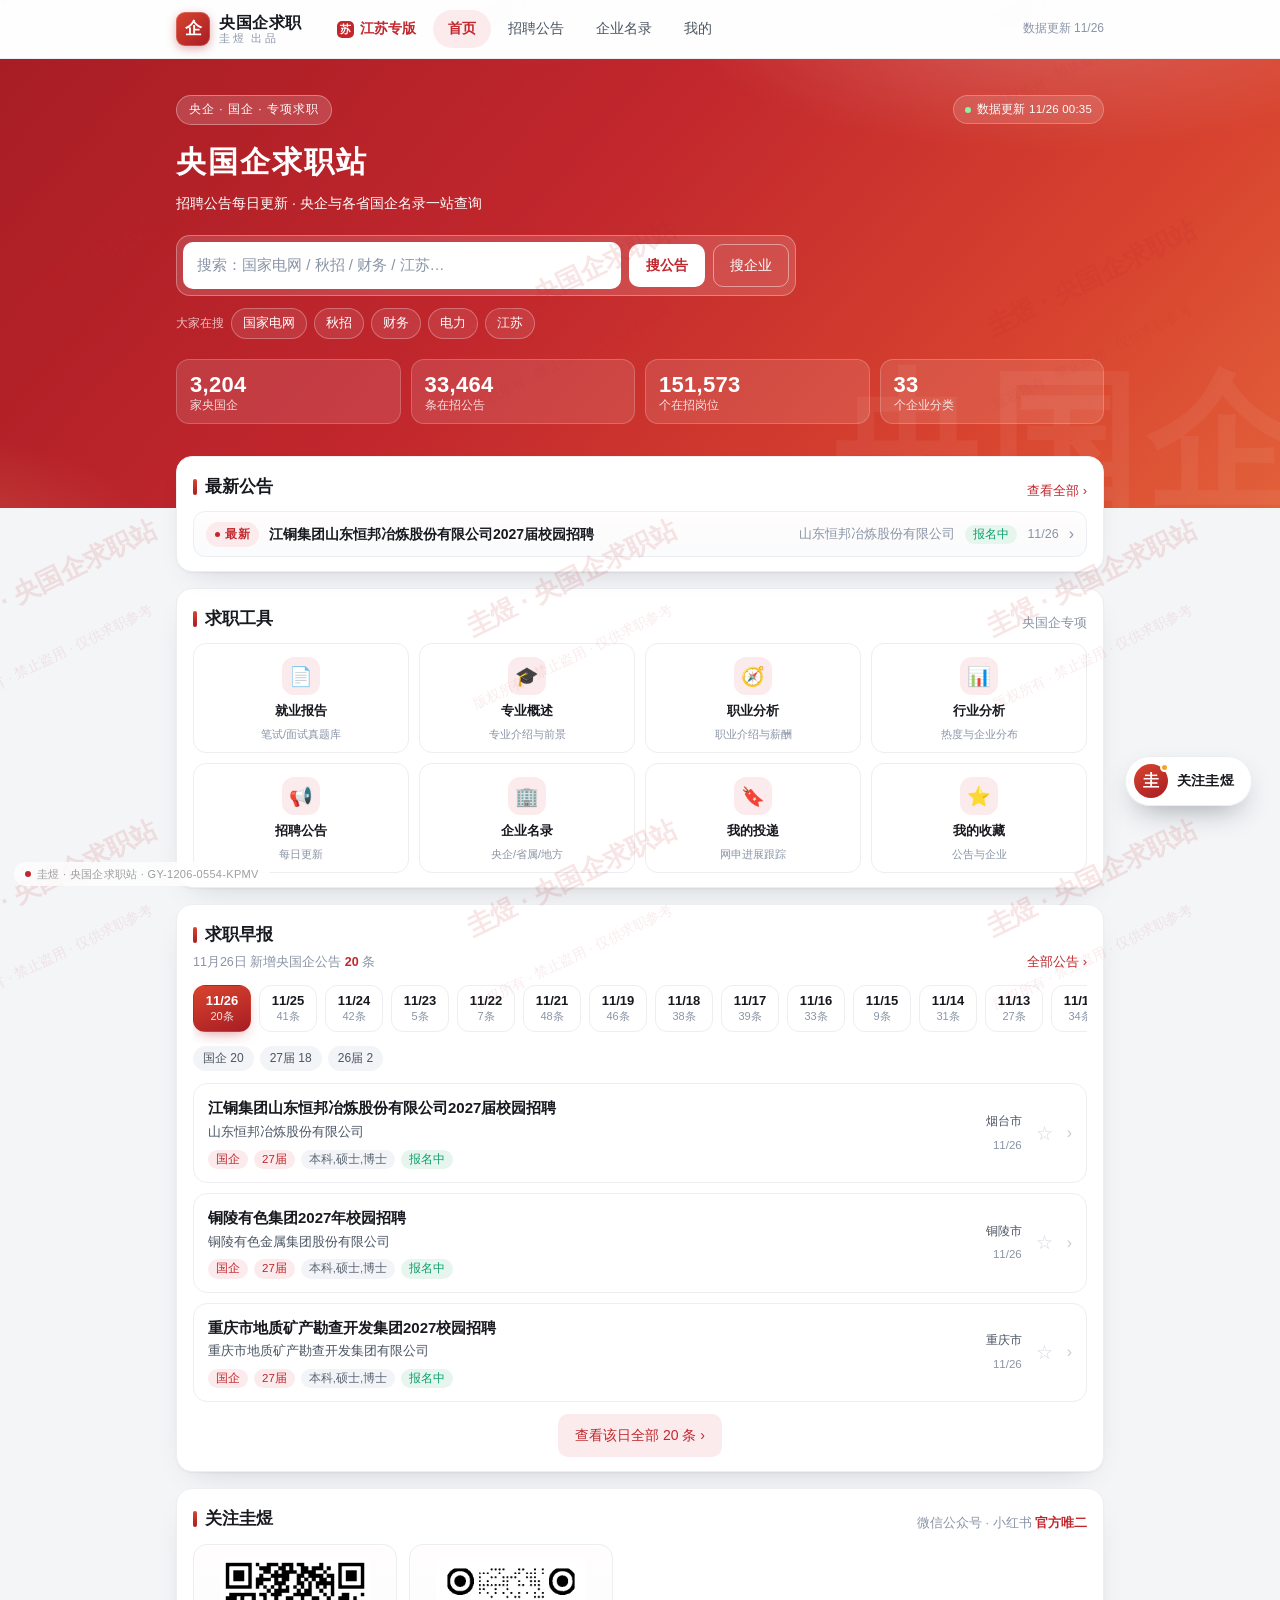
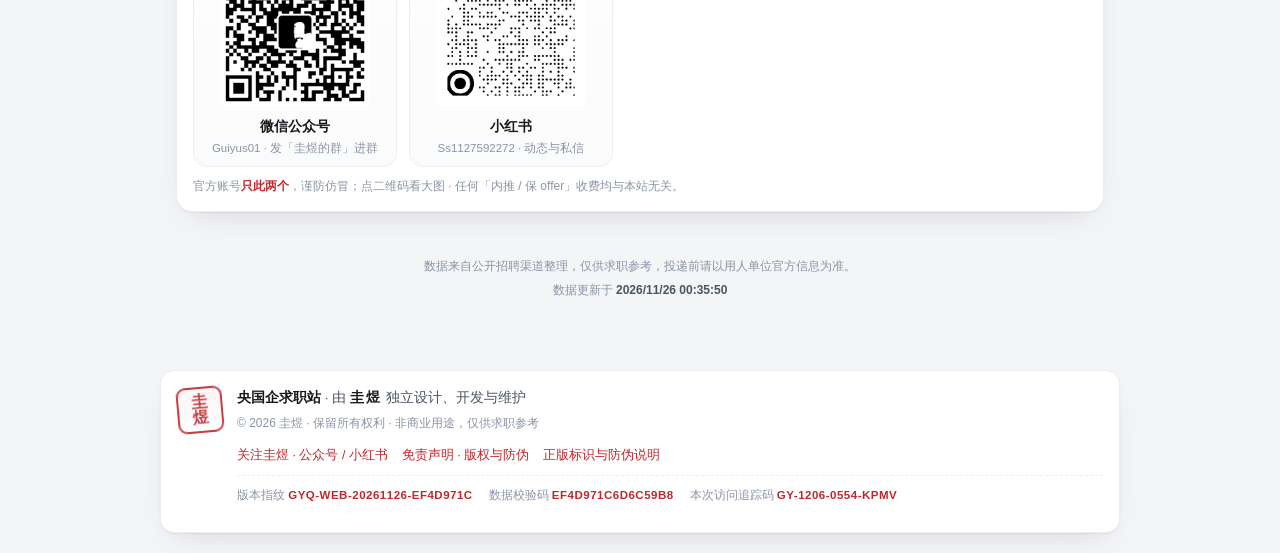
==== index.html @ 40eb5ccf "更新站点数据 2026/11/26 08:35:55" ====
<!doctype html>
<html lang="zh-CN">
<head>
<meta charset="utf-8" />
<meta name="viewport" content="width=device-width, initial-scale=1, viewport-fit=cover" />
<title>央国企求职站（圭煜）· 央企/国企招聘公告与企业名录</title>
<meta name="description" content="央国企专项求职平台：央企、省属国企、市属国企招聘公告每日更新，央企与各省国企名录一站查询。" />
<meta name="author" content="圭煜" />
<meta name="copyright" content="© 2026 圭煜 · 保留所有权利 · 未经授权禁止转载 / 售卖 / 商用" />
<link rel="icon" href="data:image/svg+xml,%3Csvg xmlns='http://www.w3.org/2000/svg' viewBox='0 0 64 64'%3E%3Crect width='64' height='64' rx='14' fill='%23C1272D'/%3E%3Ctext x='32' y='43' font-size='32' text-anchor='middle' fill='white' font-family='sans-serif'%3E央%3C/text%3E%3C/svg%3E" />
<link rel="stylesheet" href="./style.css?v=20261126-0835" />
</head>
<body>
<div class="loadbar" id="loadbar" aria-hidden="true"><i></i></div>

<header class="topbar">
  <div class="topbar-inner">
    <a class="brand" href="#/home">
      <span class="brand-logo">企</span>
      <span class="brand-text"><b>央国企求职</b><small>圭煜 出品</small></span>
    </a>
    <nav class="topnav">
      <a class="nav-js" href="https://sgshome1.github.io/jiangsu-soe/" target="_blank" rel="noopener" title="江苏专版：江苏十三市央国企名录"><i>苏</i>江苏专版</a>
      <a href="#/home" data-nav="home">首页</a>
      <a href="#/notices" data-nav="notices">招聘公告</a>
      <a href="#/companies" data-nav="companies">企业名录</a>
      <a href="#/mine" data-nav="mine">我的</a>
    </nav>
    <div class="topbar-meta" id="topbarMeta"></div>
  </div>
</header>

<main id="view" class="view"></main>

<footer class="sitefoot">
  <div class="sf-inner">
    <div class="sf-seal" aria-hidden="true"><span>圭</span><span>煜</span></div>
    <div class="sf-main">
      <div class="sf-line"><b>央国企求职站</b> · 由 <b class="sf-author">圭煜</b> 独立设计、开发与维护</div>
      <div class="sf-sub">© <span id="sfYear">2026</span> 圭煜 · 保留所有权利 · 非商业用途，仅供求职参考</div>
      <div class="sf-links">
        <a href="#/follow">关注圭煜 · 公众号 / 小红书</a>
        <a href="#/legal">免责声明 · 版权与防伪</a>
        <a href="#/legal?sec=mark">正版标识与防伪说明</a>
      </div>
      <div class="sf-fpbox">
        <span>版本指纹 <b id="sfFp">—</b></span>
        <span>数据校验码 <b id="sfDh">—</b></span>
        <span>本次访问追踪码 <b id="sfTr">—</b></span>
      </div>
      <div class="sf-stats">
        <span id="busuanzi_container_site_pv" style="display:none">本站访问 <b id="busuanzi_value_site_pv"></b> 次</span>
        <span id="busuanzi_container_site_uv" style="display:none">访客 <b id="busuanzi_value_site_uv"></b> 人</span>
      </div>
    </div>
  </div>
</footer>

<div class="trace" id="trace" aria-hidden="true">圭煜 · 央国企求职站</div>

<nav class="tabbar">
  <a href="#/home" data-nav="home">
    <svg viewBox="0 0 24 24" fill="none" stroke="currentColor" stroke-width="1.8" stroke-linecap="round" stroke-linejoin="round"><path d="M3 10.8 12 3.4l9 7.4"/><path d="M5.6 9.6V20a1 1 0 0 0 1 1h10.8a1 1 0 0 0 1-1V9.6"/><path d="M9.8 21v-6h4.4v6"/></svg>
    <span>首页</span>
  </a>
  <a href="#/notices" data-nav="notices">
    <svg viewBox="0 0 24 24" fill="none" stroke="currentColor" stroke-width="1.8" stroke-linecap="round" stroke-linejoin="round"><rect x="4.5" y="3" width="15" height="18" rx="2.5"/><path d="M8.5 8h7M8.5 12h7M8.5 16h4.5"/></svg>
    <span>招聘公告</span>
  </a>
  <a href="#/companies" data-nav="companies">
    <svg viewBox="0 0 24 24" fill="none" stroke="currentColor" stroke-width="1.8" stroke-linecap="round" stroke-linejoin="round"><path d="M4 21V6.5L10.5 3v18"/><path d="M10.5 21H20V9.5h-9.5"/><path d="M6.8 9.5h1.2M6.8 13h1.2M6.8 16.5h1.2M13.8 13h1.4M13.8 16.5h1.4"/><path d="M2.5 21h19"/></svg>
    <span>企业名录</span>
  </a>
  <a href="#/mine" data-nav="mine">
    <svg viewBox="0 0 24 24" fill="none" stroke="currentColor" stroke-width="1.8" stroke-linecap="round" stroke-linejoin="round"><circle cx="12" cy="8.2" r="3.7"/><path d="M4.5 20.5c1.3-3.8 4.2-5.7 7.5-5.7s6.2 1.9 7.5 5.7"/></svg>
    <span>我的</span>
  </a>
  <a class="nav-js" href="https://sgshome1.github.io/jiangsu-soe/" target="_blank" rel="noopener" title="江苏专版：江苏十三市央国企名录">
    <svg viewBox="0 0 24 24" fill="none" stroke="currentColor" stroke-width="1.8" stroke-linecap="round" stroke-linejoin="round"><path d="M9.5 4.2 4.5 6v13.8l5-1.8 5 1.8 5-1.8V4.2l-5 1.8-5-1.8z"/><path d="M9.5 4.2v13.8M14.5 6v13.8"/></svg>
    <span>江苏专版</span>
  </a>
</nav>

<button class="totop" id="toTop" aria-label="回到顶部" title="回到顶部">↑</button>
<button class="follow-fab" data-act="openFollow" aria-label="关注圭煜" title="关注圭煜">
  <span class="ff-seal">圭<i></i></span>
  <span class="ff-txt">关注圭煜</span>
</button>

<div id="overlay" class="overlay" hidden><div class="sheet" id="sheet"></div></div>
<div id="toast" class="toast"></div>

<script src="./static-api.js?v=20261126-0835"></script>
<script src="./app.js?v=20261126-0835"></script>
<script>
/* 访问统计（不蒜子）：只在正式域名加载；本地预览 / 离线副本不统计 */
(function(){ if(/\.github\.io$/i.test(location.hostname)){ var s=document.createElement("script"); s.src="https://busuanzi.ibruce.info/busuanzi/2.3/busuanzi.pure.mini.js"; s.async=true; document.body.appendChild(s); } })();
</script>
</body>
</html>
---- style.css ----
/* 央国企求职站 · 样式 */
:root{
  --red:#C1272D; --red-d:#A31F24; --red-l:#FCEBEC; --red-l2:#F7D8DA;
  --gold:#B7791F; --gold-bg:#FDF3E2; --gold-line:#F3E2C2;
  --ink:#17191F; --ink-2:#4B5563; --ink-3:#8A94A6;
  --bg:#F4F5F7; --card:#FFFFFF; --line:#ECEEF2;
  --ok:#0E9F6E; --ok-bg:#E6F6EF; --warn:#D97706; --warn-bg:#FDF0DF; --gray-bg:#F2F4F7;
  --shadow:0 1px 2px rgba(16,24,40,.05), 0 12px 32px -18px rgba(16,24,40,.22);
  --r:16px;
  --font:-apple-system,BlinkMacSystemFont,"Segoe UI","PingFang SC","Hiragino Sans GB","Microsoft YaHei","Noto Sans CJK SC",sans-serif;
}
*{box-sizing:border-box}
html{scroll-behavior:smooth}
body{margin:0;font:15px/1.65 var(--font);color:var(--ink);background:var(--bg);-webkit-font-smoothing:antialiased}
/* 全站平铺水印：名字打头、极淡底纹并缓慢漂移（截图/转发后仍可识别来源，也更难被抹掉） */
body::before{content:"";position:fixed;inset:-16%;z-index:5;pointer-events:none;background-image:url("data:image/svg+xml,%3Csvg%20xmlns%3D'http%3A%2F%2Fwww.w3.org%2F2000%2Fsvg'%20width%3D'520'%20height%3D'300'%3E%3Cg%20font-family%3D'sans-serif'%20text-anchor%3D'middle'%3E%3Ctext%20x%3D'260'%20y%3D'130'%20font-size%3D'26'%20font-weight%3D'700'%20fill%3D'%23C1272D'%20fill-opacity%3D'0.15'%20transform%3D'rotate(-26%20260%20130)'%3E%E5%9C%AD%E7%85%9C%20%C2%B7%20%E5%A4%AE%E5%9B%BD%E4%BC%81%E6%B1%82%E8%81%8C%E7%AB%99%3C%2Ftext%3E%3Ctext%20x%3D'260'%20y%3D'205'%20font-size%3D'14'%20fill%3D'%23C1272D'%20fill-opacity%3D'0.11'%20transform%3D'rotate(-26%20260%20205)'%3E%E7%89%88%E6%9D%83%E6%89%80%E6%9C%89%20%C2%B7%20%E7%A6%81%E6%AD%A2%E7%9B%97%E7%94%A8%20%C2%B7%20%E4%BB%85%E4%BE%9B%E6%B1%82%E8%81%8C%E5%8F%82%E8%80%83%3C%2Ftext%3E%3C%2Fg%3E%3C%2Fsvg%3E");background-repeat:repeat;opacity:.8;will-change:transform;animation:wmDrift 96s linear infinite}
@keyframes wmDrift{from{transform:translate3d(0,0,0)}to{transform:translate3d(520px,300px,0)}}
@media(max-width:759px){body::before{opacity:.6;animation-duration:150s}}}

body.locked{overflow:hidden}
a{color:inherit;text-decoration:none}
button{font:inherit;color:inherit;background:none;border:0;padding:0;cursor:pointer}
input{font:inherit}
h1,h2,h3,p{margin:0}
.wrap{max-width:960px;margin:0 auto;padding:0 16px;width:100%}
.view{min-height:60vh}
.red{color:var(--red)}
.muted{color:var(--ink-3)}
@media(max-width:759px){ body{padding-bottom:72px} }

/* ---------- 顶栏 ---------- */
.topbar{position:sticky;top:0;z-index:60;background:rgba(255,255,255,.88);backdrop-filter:blur(14px);-webkit-backdrop-filter:blur(14px);border-bottom:1px solid var(--line)}
.topbar-inner{max-width:960px;margin:0 auto;padding:0 16px;height:58px;display:flex;align-items:center;gap:14px}
.brand{display:flex;align-items:center;gap:9px;flex:0 0 auto}
.brand-logo{width:34px;height:34px;border-radius:9px;background:linear-gradient(135deg,#D8442F,#A81D24);color:#fff;display:grid;place-items:center;font-weight:700;font-size:17px;box-shadow:0 3px 10px rgba(176,31,36,.35), inset 0 0 0 1px rgba(255,255,255,.2)}
.brand-text{display:flex;flex-direction:column;line-height:1.15}
.brand-text b{font-size:16px;letter-spacing:.5px}
.brand-text small{font-size:10.5px;color:var(--ink-3);letter-spacing:2.5px}
.topnav{display:none}
.topnav a{padding:7px 15px;border-radius:999px;font-size:14px;color:var(--ink-2);transition:.15s}
.topnav a:hover{color:var(--ink)}
.topnav a.on{background:var(--red-l);color:var(--red);font-weight:600}
.topnav a.nav-js{display:inline-flex;align-items:center;gap:6px;color:var(--red);font-weight:600}
.topnav a.nav-js:hover{color:var(--red);background:var(--red-l)}
.topnav a.nav-js i{font-style:normal;display:inline-flex;align-items:center;justify-content:center;width:17px;height:17px;border-radius:5px;background:var(--red);color:#fff;font-size:10.5px;font-weight:600;line-height:1;flex:none}
.topbar-meta{margin-left:auto;font-size:12px;color:var(--ink-3);display:none}
@media(min-width:760px){ .topnav{display:flex;gap:2px;margin-left:6px} }
@media(min-width:980px){ .topbar-meta{display:block} }

/* ---------- 底部标签栏（手机） ---------- */
.tabbar{position:fixed;left:0;right:0;bottom:0;z-index:70;display:flex;background:rgba(255,255,255,.95);backdrop-filter:blur(14px);-webkit-backdrop-filter:blur(14px);border-top:1px solid var(--line);padding:5px 8px calc(5px + env(safe-area-inset-bottom));transition:transform .25s ease}
.tabbar a{flex:1;display:flex;flex-direction:column;align-items:center;gap:1px;color:var(--ink-3);font-size:11px;padding:4px 0;border-radius:12px}
.tabbar a svg{width:22px;height:22px}
.tabbar a.on{color:var(--red)}
@media(min-width:760px){ .tabbar{display:none} }

/* ---------- 按钮/通用 ---------- */
.btn{display:inline-flex;align-items:center;justify-content:center;gap:6px;border-radius:10px;padding:9px 16px;font-size:14px;font-weight:500;border:1px solid transparent;transition:.15s;white-space:nowrap}
.btn.primary{background:var(--red);color:#fff}
.btn.primary:hover{background:var(--red-d)}
.btn.ghost{background:#fff;border-color:var(--line);color:var(--ink-2)}
.btn.ghost:hover{border-color:var(--red-l2);color:var(--red)}
.btn.warm{background:var(--red-l);color:var(--red)}
.btn.warm:hover{background:var(--red-l2)}
.btn.sm{padding:6px 12px;font-size:13px;border-radius:9px}
.grow{flex:1}
.link{color:var(--red);font-size:13px;font-weight:500}
.link:hover{text-decoration:underline}

/* ---------- 首页 Hero ---------- */
.hero{background:linear-gradient(132deg,#A81D24 0%,#C1272D 42%,#D8442F 78%,#E2603A 100%);color:#fff;padding:36px 0 84px;position:relative;overflow:hidden}
.hero::before{content:"";position:absolute;inset:0;background:radial-gradient(600px 220px at 82% -10%,rgba(255,255,255,.20),transparent 62%),radial-gradient(400px 200px at -6% 110%,rgba(255,214,150,.18),transparent 60%)}
.hero::after{content:"央国企";position:absolute;right:-24px;bottom:-58px;font-size:150px;font-weight:800;color:rgba(255,255,255,.055);letter-spacing:8px;pointer-events:none}
.hero .wrap{position:relative;z-index:1}
.hero-badge{display:inline-flex;align-items:center;gap:6px;font-size:12px;letter-spacing:1px;background:rgba(255,255,255,.16);border:1px solid rgba(255,255,255,.32);padding:4px 12px;border-radius:999px;margin-bottom:12px}
.hero h1{font-size:30px;font-weight:800;letter-spacing:2px;margin-bottom:6px}
.hero-sub{font-size:14px;opacity:.88;margin-bottom:20px}
.hero-top{display:flex;align-items:center;justify-content:space-between;gap:10px;flex-wrap:wrap;margin-bottom:12px}
.hero-top .hero-badge{margin-bottom:0}
.hero-live{display:inline-flex;align-items:center;gap:6px;font-size:11.5px;letter-spacing:.2px;background:rgba(255,255,255,.13);border:1px solid rgba(255,255,255,.24);padding:4px 11px;border-radius:999px;backdrop-filter:blur(6px);-webkit-backdrop-filter:blur(6px);font-variant-numeric:tabular-nums}
.hero-live i{width:6px;height:6px;border-radius:50%;background:#8CF0A6;box-shadow:0 0 0 0 rgba(140,240,166,.55);animation:liveDot 1.9s ease-out infinite}
@keyframes liveDot{0%{box-shadow:0 0 0 0 rgba(140,240,166,.5)}70%{box-shadow:0 0 0 7px rgba(140,240,166,0)}100%{box-shadow:0 0 0 0 rgba(140,240,166,0)}}
.hero-sheen{position:absolute;top:-10%;left:-45%;width:36%;height:120%;background:linear-gradient(100deg,transparent,rgba(255,255,255,.15),transparent);transform:skewX(-14deg);animation:heroSheen 8.5s ease-in-out infinite;pointer-events:none}
@keyframes heroSheen{0%{left:-45%}55%{left:115%}100%{left:115%}}
.hero-hot{display:flex;align-items:center;gap:7px;flex-wrap:wrap;margin-top:12px;font-size:12.5px}
.hero-hot .hl{opacity:.72;font-size:12px}
.hero-hot button{border:1px solid rgba(255,255,255,.28);background:rgba(255,255,255,.09);padding:4px 11px;border-radius:999px;color:inherit;transition:.16s}
.hero-hot button:hover{background:rgba(255,255,255,.2);border-color:rgba(255,255,255,.5);transform:translateY(-1px)}
.hero-search{display:flex;gap:8px;align-items:center;background:rgba(255,255,255,.14);border:1px solid rgba(255,255,255,.30);padding:6px;border-radius:14px;max-width:620px}
.hero-search input{flex:1;min-width:0;border:0;outline:0;background:#fff;border-radius:10px;padding:11px 14px;font-size:15px;color:var(--ink)}
.hero-search input::placeholder{color:var(--ink-3)}
.hero-search .btn.primary{background:#fff;color:var(--red);font-weight:600}
.hero-search .btn.primary:hover{background:#FFF3F3}
.hero-search .btn.ghost{background:transparent;border-color:rgba(255,255,255,.45);color:#fff}
.hero-search .btn.ghost:hover{background:rgba(255,255,255,.12)}
.hero-stats{display:grid;grid-template-columns:repeat(4,minmax(0,1fr));gap:10px;margin-top:20px}
.hero-stats > div{position:relative;display:flex;flex-direction:column;line-height:1.25;background:rgba(255,255,255,.11);border:1px solid rgba(255,255,255,.2);border-radius:13px;padding:11px 13px 10px;backdrop-filter:blur(8px);-webkit-backdrop-filter:blur(8px);transition:.2s}
.hero-stats > div:hover{background:rgba(255,255,255,.17);transform:translateY(-2px)}
.hero-stats b{font-size:22px;font-weight:700;font-variant-numeric:tabular-nums;letter-spacing:.3px}
.hero-stats span{font-size:12px;opacity:.84}
.hero-stats em{position:absolute;right:10px;top:10px;font-size:10.5px;font-style:normal;background:rgba(255,255,255,.92);color:var(--red);border-radius:999px;padding:1px 7px;font-weight:700;font-variant-numeric:tabular-nums}
@media(max-width:560px){
  .hero{padding:28px 0 76px}
  .hero h1{font-size:25px}
  .hero-search{flex-wrap:wrap;background:transparent;border:0;padding:0}
  .hero-search input{flex:1 0 100%;padding:12px 14px}
  .hero-search .btn{flex:1}
  .hero-top{margin-bottom:10px}
  .hero-stats{grid-template-columns:repeat(2,minmax(0,1fr));gap:8px;margin-top:16px}
  .hero-stats > div{padding:10px 11px 9px}
  .hero-stats b{font-size:19px}
  .hero-stats em{right:8px;top:8px;font-size:10px;padding:0 6px}
  .hero-hot{margin-top:10px}
}

/* ---------- 卡片/区块 ---------- */
.card{background:var(--card);border:1px solid var(--line);border-radius:var(--r);padding:16px 16px 14px;box-shadow:var(--shadow)}
.home .wrap > section{margin-bottom:16px}
.home .wrap > section:first-child{margin-top:-52px;position:relative;z-index:2}
.home .wrap > section{animation:cardIn .5s cubic-bezier(.2,.8,.25,1) both}
.home .wrap > section:nth-child(1){animation-delay:.04s}
.home .wrap > section:nth-child(2){animation-delay:.11s}
.home .wrap > section:nth-child(3){animation-delay:.18s}
.home .wrap > section:nth-child(4){animation-delay:.25s}
@keyframes cardIn{from{opacity:0;transform:translateY(14px)}to{opacity:1;transform:none}}
.section-head{display:flex;align-items:flex-end;justify-content:space-between;gap:12px;margin-bottom:10px}
.section-head h2{font-size:17px;font-weight:700;display:flex;align-items:center;gap:8px}
.section-head h2::before{content:"";width:4px;height:16px;border-radius:2px;background:linear-gradient(180deg,#D8442F,#A81D24)}
.section-head .sub{font-size:12.5px;color:var(--ink-3);margin-top:3px}
.section-head .sub b{color:var(--red);font-variant-numeric:tabular-nums}
.section-head .sub.on-date{color:var(--ink-2)}
.brief-tags{display:flex;flex-wrap:wrap;gap:6px;margin:2px 0 12px}
.mini-chip{font-size:12px;color:var(--ink-2);background:var(--gray-bg);border-radius:999px;padding:3px 10px;font-variant-numeric:tabular-nums}
.brief-foot{display:flex;justify-content:center;gap:10px;flex-wrap:wrap;padding-top:12px}

/* ---------- 最新公告：单行滚动播报 ---------- */
.ticker{display:flex;align-items:center;gap:10px;height:46px;padding:0 12px;border:1px solid var(--line);border-radius:12px;background:linear-gradient(180deg,#FFFDFD,#FAFBFC);overflow:hidden;transition:.16s}
.ticker:hover{border-color:var(--red-l2);box-shadow:0 6px 18px -14px rgba(16,24,40,.5)}
.tk-flag{flex:0 0 auto;display:inline-flex;align-items:center;gap:5px;font-size:11.5px;font-weight:700;color:var(--red);background:var(--red-l);border-radius:999px;padding:3px 9px;letter-spacing:.5px}
.tk-flag i{width:5px;height:5px;border-radius:50%;background:var(--red);animation:tkPulse 1.7s ease-out infinite}
@keyframes tkPulse{0%{box-shadow:0 0 0 0 rgba(193,39,45,.45)}70%{box-shadow:0 0 0 6px rgba(193,39,45,0)}100%{box-shadow:0 0 0 0 rgba(193,39,45,0)}}
.tk-body{flex:1;min-width:0;transition:opacity .26s ease,transform .26s ease}
.tk-body.out{opacity:0;transform:translateY(-12px)}
.tk-body.in{animation:tkIn .44s cubic-bezier(.2,.8,.25,1)}
@keyframes tkIn{from{opacity:0;transform:translateY(12px)}to{opacity:1;transform:none}}
.tk-row{display:flex;align-items:center;gap:10px;font-size:14px}
.tk-row:hover .tk-title{color:var(--red)}
.tk-title{flex:1;min-width:0;font-weight:600;white-space:nowrap;overflow:hidden;text-overflow:ellipsis;transition:.15s}
.tk-company{flex:0 1 auto;max-width:220px;font-size:12.5px;color:var(--ink-3);white-space:nowrap;overflow:hidden;text-overflow:ellipsis}
.tk-date{flex:0 0 auto;font-size:12.5px;color:var(--ink-3);font-variant-numeric:tabular-nums}
.tk-row .chip{flex:0 0 auto}
.tk-row .ni-arrow{flex:0 0 auto;color:var(--ink-3)}
@media(max-width:560px){.ticker{height:44px;padding:0 10px;gap:8px}.tk-row{gap:8px;font-size:13.5px}.tk-company{display:none}}
.loading{color:var(--ink-3);font-size:13px;padding:18px 0;text-align:center}
@supports ((-webkit-background-clip:text) or (background-clip:text)){
.loading{background:linear-gradient(90deg,rgba(138,148,166,.5) 22%,rgba(199,206,217,1) 48%,rgba(138,148,166,.5) 74%);background-size:220% 100%;-webkit-background-clip:text;background-clip:text;color:transparent;animation:shineText 1.5s linear infinite}
}
@keyframes shineText{from{background-position:120% 0}to{background-position:-120% 0}}

/* ---------- 日期横条 ---------- */
.date-strip{display:flex;gap:8px;overflow-x:auto;padding:2px 0 12px;scrollbar-width:none}
.date-strip::-webkit-scrollbar{display:none}
.date-chip{flex:0 0 auto;display:flex;flex-direction:column;align-items:center;min-width:58px;padding:7px 10px;border-radius:12px;border:1px solid var(--line);background:#fff;line-height:1.3;transition:.15s}
.date-chip b{font-size:13px;font-variant-numeric:tabular-nums}
.date-chip span{font-size:11px;color:var(--ink-3);font-variant-numeric:tabular-nums}
.date-chip:hover{border-color:var(--red-l2)}
.date-chip.on{background:linear-gradient(160deg,#D8442F,#A81D24);border-color:transparent;color:#fff;box-shadow:0 6px 14px -6px rgba(193,39,45,.55)}
.date-chip.on span{color:rgba(255,255,255,.85)}

/* ---------- 公告条目 ---------- */
.notice-list{display:flex;flex-direction:column;gap:10px}
.notice-item{display:flex;align-items:center;gap:12px;padding:13px 14px;background:#fff;border:1px solid var(--line);border-radius:14px;cursor:pointer;transition:.15s;position:relative}
.notice-item:hover{border-color:var(--red-l2);box-shadow:var(--shadow);transform:translateY(-1px)}
.ni-body{flex:1;min-width:0}
.ni-title{font-size:15px;font-weight:600;line-height:1.45;display:-webkit-box;-webkit-line-clamp:2;-webkit-box-orient:vertical;overflow:hidden}
.ni-company{font-size:12.5px;color:var(--ink-2);margin-top:3px;white-space:nowrap;overflow:hidden;text-overflow:ellipsis}
.ni-chips{display:flex;flex-wrap:wrap;gap:6px;margin-top:7px}
.chip{font-size:11.5px;line-height:1.5;padding:1px 8px;border-radius:999px;background:var(--gray-bg);color:#5B6472;white-space:nowrap}
.chip-tag{background:var(--red-l);color:var(--red)}
.chip-st.open{background:var(--ok-bg);color:var(--ok)}
.chip-st.soon{background:var(--warn-bg);color:var(--warn)}
.chip-st.closed{background:var(--gray-bg);color:var(--ink-3)}
.ni-side{flex:0 0 auto;display:flex;flex-direction:column;align-items:flex-end;gap:4px;min-width:62px}
.ni-area{font-size:12px;color:var(--ink-2);max-width:110px;white-space:nowrap;overflow:hidden;text-overflow:ellipsis}
.ni-date{font-size:11.5px;color:var(--ink-3);font-variant-numeric:tabular-nums}
.ni-star{font-size:17px;line-height:1;color:#D8DCE3;padding:2px;transition:.15s}
.ni-star:hover{transform:scale(1.15)}
.ni-star.on{color:#F5A524}
.ni-arrow{color:#C6CCD6;font-size:16px;flex:0 0 auto}
@media(max-width:560px){
  .ni-arrow{display:none}
  .ni-chips .chip:nth-child(n+4){display:none}
}

/* ---------- 分类速览 ---------- */
.cat-grid{display:flex;flex-wrap:wrap;gap:8px}
.cat-pill{font-size:13px;padding:7px 13px;border-radius:10px;background:var(--gray-bg);color:var(--ink-2);transition:.15s;font-variant-numeric:tabular-nums}
.cat-pill:hover{background:var(--red-l);color:var(--red)}
.cat-pill b{font-weight:600}
.cat-pill small{color:var(--ink-3);margin-left:4px;font-size:11.5px}
.cat-pill:hover small{color:var(--red)}

/* ---------- 页面通用（公告/企业/我的） ---------- */
.page{padding-top:18px;padding-bottom:28px}
.page-head{display:flex;align-items:baseline;justify-content:space-between;margin-bottom:12px}
.page-head h2{font-size:20px;font-weight:800;letter-spacing:.5px}
.page-count{font-size:12.5px;color:var(--ink-3);font-variant-numeric:tabular-nums}
.searchbox{display:flex;align-items:center;gap:8px;background:#fff;border:1px solid var(--line);border-radius:12px;padding:10px 13px;margin-bottom:10px;transition:.15s}
.searchbox:focus-within{border-color:var(--red-l2);box-shadow:0 0 0 3px rgba(193,39,45,.07)}
.searchbox svg{width:17px;height:17px;color:var(--ink-3);flex:0 0 auto}
.searchbox input{flex:1;border:0;outline:0;background:none;font-size:15px;color:var(--ink)}
.searchbox input::placeholder{color:var(--ink-3)}
.searchbox .clear{color:var(--ink-3);font-size:16px;padding:0 2px}

/* 筛选栏 */
.filterbar{display:flex;gap:8px;overflow-x:auto;padding:2px 0 10px;scrollbar-width:none}
.filterbar::-webkit-scrollbar{display:none}
.fbtn{flex:0 0 auto;display:inline-flex;align-items:center;gap:5px;font-size:13px;padding:7px 13px;border-radius:999px;border:1px solid var(--line);background:#fff;color:var(--ink-2);transition:.15s}
.fbtn:hover{border-color:var(--red-l2)}
.fbtn.on{border-color:var(--red);color:var(--red);background:var(--red-l);font-weight:600}
.fbtn .caret{font-size:10px;opacity:.6}
.fpanel{margin:0 0 12px;padding:13px 14px;border:1px solid var(--line);border-radius:13px;background:#fff;box-shadow:var(--shadow)}
.fpanel .picks{display:flex;flex-wrap:wrap;gap:8px;max-height:270px;overflow:auto}
.pick{font-size:13px;padding:6px 13px;border-radius:999px;background:var(--gray-bg);color:#4B5563;transition:.12s}
.pick:hover{background:#E8EBF0}
.pick.on{background:var(--red);color:#fff;font-weight:600}

/* 企业条目 */
.company-list{display:flex;flex-direction:column;gap:10px}
.company-item{display:flex;align-items:center;gap:12px;padding:13px 14px;background:#fff;border:1px solid var(--line);border-radius:14px;cursor:pointer;transition:.15s}
.company-item:hover{border-color:var(--red-l2);box-shadow:var(--shadow);transform:translateY(-1px)}
.ci-logo{width:42px;height:42px;border-radius:11px;background:linear-gradient(135deg,#FBE9E9,#F4D6D7);color:var(--red);display:grid;place-items:center;font-weight:700;font-size:17px;flex:0 0 auto}
.ci-main{flex:1;min-width:0}
.ci-title{display:flex;align-items:center;gap:7px;min-width:0}
.ci-name{font-size:14.5px;font-weight:600;white-space:nowrap;overflow:hidden;text-overflow:ellipsis}
.badge{flex:0 0 auto;font-size:11px;padding:1px 7px;border-radius:6px;background:var(--gold-bg);color:var(--gold);border:1px solid var(--gold-line);font-weight:500}
.badge.gray{background:var(--gray-bg);color:var(--ink-2);border-color:var(--line)}
.ci-meta{font-size:12.5px;color:var(--ink-2);margin-top:3px;white-space:nowrap;overflow:hidden;text-overflow:ellipsis}
.ci-sub{font-size:12px;color:var(--ink-3);margin-top:2px;white-space:nowrap;overflow:hidden;text-overflow:ellipsis}
.cat-strip{display:flex;gap:8px;overflow-x:auto;padding:2px 0 10px;scrollbar-width:none}
.cat-strip::-webkit-scrollbar{display:none}
.cat-chip{flex:0 0 auto;font-size:13px;padding:7px 13px;border-radius:999px;background:#fff;border:1px solid var(--line);color:var(--ink-2);white-space:nowrap;transition:.15s;font-variant-numeric:tabular-nums}
.cat-chip:hover{border-color:var(--red-l2)}
.cat-chip.on{background:linear-gradient(160deg,#D8442F,#A81D24);border-color:transparent;color:#fff;font-weight:600}
.cat-chip small{opacity:.65;margin-left:4px;font-size:11.5px}

/* 加载更多/空状态 */
.loadmore{padding:16px 0 26px;text-align:center}
.loadmore .btn{min-width:160px}
.empty{padding:64px 20px;text-align:center;color:var(--ink-3)}
.empty .ico{font-size:38px;margin-bottom:10px;filter:grayscale(.2);opacity:.8}
.empty p{font-size:14px;margin-bottom:14px}

/* 我的 */
.seg{display:flex;gap:4px;background:#fff;border:1px solid var(--line);border-radius:13px;padding:4px;margin-bottom:14px;overflow-x:auto;scrollbar-width:none}
.seg::-webkit-scrollbar{display:none}
.seg button{flex:1 0 auto;padding:8px 12px;border-radius:9px;font-size:13.5px;color:var(--ink-2);white-space:nowrap;transition:.15s}
.seg button.on{background:var(--red-l);color:var(--red);font-weight:700}
.seg button small{opacity:.7;font-variant-numeric:tabular-nums;margin-left:3px}

/* 页脚 */
.foot{padding:26px 16px 40px;text-align:center;color:var(--ink-3);font-size:12px;line-height:2}
.foot b{color:var(--ink-2)}

/* ---------- 详情弹层 ---------- */
.overlay{position:fixed;inset:0;z-index:100;background:rgba(17,19,24,.46);display:flex;justify-content:center;align-items:flex-end;animation:fadeIn .18s ease}
.overlay[hidden]{display:none}
@keyframes fadeIn{from{opacity:0}to{opacity:1}}
@keyframes slideUp{from{transform:translateY(26px);opacity:.4}to{transform:translateY(0);opacity:1}}
.sheet{background:#fff;width:100%;max-width:840px;height:100%;display:flex;flex-direction:column;animation:slideUp .22s ease}
@media(min-width:760px){ .overlay{align-items:center;padding:3vh 16px} .sheet{height:94vh;max-height:94vh;border-radius:20px;box-shadow:0 30px 80px -20px rgba(0,0,0,.4)} }
.sheet-head{display:flex;align-items:center;gap:6px;padding:10px 12px;border-bottom:1px solid var(--line);flex:0 0 auto;background:#fff}
.sheet-head-title{flex:1;text-align:center;font-size:15px;font-weight:600;color:var(--ink-2)}
.icon-btn{width:36px;height:36px;border-radius:10px;display:grid;place-items:center;color:var(--ink-2);transition:.15s;font-size:19px}
.icon-btn:hover{background:var(--gray-bg)}
.icon-btn.star{color:#D8DCE3;font-size:20px}
.icon-btn.star.on{color:#F5A524}
.sheet-body{flex:1;overflow-y:auto;padding:18px 20px calc(20px + env(safe-area-inset-bottom));-webkit-overflow-scrolling:touch}
.sheet-foot{flex:0 0 auto;display:flex;gap:10px;padding:11px 16px calc(11px + env(safe-area-inset-bottom));border-top:1px solid var(--line);background:#fff;flex-wrap:wrap}
.d-title{font-size:20px;font-weight:800;line-height:1.45;letter-spacing:.3px}
.d-company{font-size:13.5px;color:var(--ink-2);margin-top:8px;display:flex;align-items:center;gap:8px;flex-wrap:wrap}
.d-chips{display:flex;flex-wrap:wrap;gap:6px;margin:12px 0 4px}
.kv-box{border:1px solid var(--line);border-radius:13px;padding:4px 14px;margin:12px 0;background:#FCFCFD}
.kv{display:flex;gap:12px;padding:9px 0;border-bottom:1px dashed var(--line);font-size:13.5px}
.kv:last-child{border-bottom:0}
.kv .k{flex:0 0 76px;color:var(--ink-3)}
.kv .v{flex:1;color:var(--ink);word-break:break-all}
.kv .v a{color:var(--red)}
.d-section{margin-top:18px}
.d-section h3{font-size:15px;font-weight:700;display:flex;align-items:center;gap:8px;margin-bottom:10px}
.d-section h3::before{content:"";width:4px;height:15px;border-radius:2px;background:linear-gradient(180deg,#D8442F,#A81D24)}
.d-body{white-space:pre-wrap;word-break:break-word;font-size:14px;color:#374151;line-height:1.9;background:#FAFBFC;border:1px solid var(--line);border-radius:13px;padding:14px 16px}
.d-note{font-size:12px;color:var(--ink-3);margin-top:14px;line-height:1.7}
.d-profile{font-size:13.5px;color:#374151;line-height:1.9;white-space:pre-wrap}
.d-profile.clamp{display:-webkit-box;-webkit-line-clamp:5;-webkit-box-orient:vertical;overflow:hidden}
.d-more{color:var(--red);font-size:13px;margin-top:6px;display:inline-block}

/* Toast */
.toast{position:fixed;left:50%;bottom:88px;transform:translate(-50%,12px);background:rgba(23,25,31,.92);color:#fff;font-size:13px;padding:9px 18px;border-radius:11px;opacity:0;pointer-events:none;transition:.25s;z-index:300;max-width:80vw;text-align:center}
.toast.show{opacity:1;transform:translate(-50%,0)}
@media(min-width:760px){ .toast{bottom:36px} }

/* 离线提示 */
.offline{max-width:520px;margin:80px auto;text-align:center;padding:0 24px}
.offline h2{font-size:19px;margin-bottom:10px}
.offline p{color:var(--ink-2);font-size:14px;margin-bottom:8px}
.offline .tip{font-size:13px;color:var(--ink-3)}
.off-btns{display:flex;gap:10px;justify-content:center;margin-top:14px;flex-wrap:wrap}
/* 我的页：关注圭煜入口行 */
.mine-follow{display:flex;align-items:center;gap:11px;width:100%;text-align:left;background:linear-gradient(135deg,#FFFDFD,#FDF1F2);border:1px solid var(--red-l2);border-radius:14px;padding:11px 13px;margin-bottom:12px;transition:.16s}
.mine-follow:hover{box-shadow:0 10px 24px -16px rgba(193,39,45,.5)}
.mine-follow:active{transform:scale(.99)}
.mf-badge{flex:0 0 auto;width:34px;height:34px;border-radius:10px;background:linear-gradient(160deg,#D8442F,#A81D24);color:#fff;display:grid;place-items:center;font-weight:700;font-size:15px}
.mf-txt{flex:1;min-width:0;display:flex;flex-direction:column;gap:1px}
.mf-txt b{font-size:14px}
.mf-txt small{font-size:12px;color:var(--ink-3);white-space:nowrap;overflow:hidden;text-overflow:ellipsis}
.mf-go{flex:0 0 auto;font-size:12.5px;color:var(--red);font-weight:600}
/* 右下角悬浮入口（客服样式）：全站常驻，点开二维码弹层 */
.follow-fab{position:fixed;right:14px;bottom:calc(138px + env(safe-area-inset-bottom));z-index:80;display:flex;align-items:center;gap:9px;padding:7px 14px 7px 8px;background:rgba(255,255,255,.96);border:1px solid var(--line);border-radius:999px;box-shadow:0 12px 30px -12px rgba(16,24,40,.45);backdrop-filter:blur(8px);-webkit-backdrop-filter:blur(8px);transition:.2s cubic-bezier(.2,.8,.3,1);animation:ffIn .5s .9s cubic-bezier(.2,.8,.25,1) backwards}
.follow-fab:hover{border-color:var(--red-l2);box-shadow:0 16px 34px -12px rgba(176,31,36,.5)}
.follow-fab:active{transform:scale(.97)}
@keyframes ffIn{from{opacity:0;transform:translateY(12px)}}
.ff-seal{position:relative;flex:0 0 auto;width:34px;height:34px;border-radius:50%;background:linear-gradient(150deg,#D8442F,#A81D24);color:#fff;display:grid;place-items:center;font-size:16px;font-weight:700;font-family:Georgia,"STSong","SimSun",serif}
.ff-seal i{position:absolute;top:-1px;right:-1px;width:9px;height:9px;border-radius:50%;background:#F5A524;border:2px solid #fff;animation:ffDot 2.4s ease-out infinite}
@keyframes ffDot{0%{box-shadow:0 0 0 0 rgba(245,165,36,.55)}70%{box-shadow:0 0 0 7px rgba(245,165,36,0)}100%{box-shadow:0 0 0 0 rgba(245,165,36,0)}}
.ff-txt{font-size:13.5px;font-weight:700;color:var(--ink);line-height:1;letter-spacing:.3px;padding-right:3px;white-space:nowrap;max-width:7em;overflow:hidden;transition:max-width .32s cubic-bezier(.2,.8,.3,1),opacity .22s,transform .32s}
.follow-fab.mini{gap:0;padding:5px}
.follow-fab.mini .ff-txt{max-width:0;opacity:0;padding-right:0;transform:translateX(6px)}
body.locked .follow-fab{opacity:0;visibility:hidden;pointer-events:none}
@media(min-width:760px){.follow-fab{right:28px;bottom:94px}}
@media(max-width:759px){.follow-fab{animation:ffIn .5s 1.1s cubic-bezier(.2,.8,.25,1) backwards;padding:6px 12px 6px 6px}.ff-seal{width:32px;height:32px}}

/* ---------- 企业名录筛选（对齐旧站做法） ---------- */
.searchrow2{display:flex;gap:10px;align-items:stretch;flex-wrap:wrap;margin-bottom:10px}
.searchrow2 .searchbox{flex:1 1 240px;margin-bottom:0}
.act-filter{flex:0 0 auto;align-items:center}
.fbadge{background:var(--red);color:#fff;font-size:11px;line-height:16px;min-width:16px;text-align:center;border-radius:999px;padding:0 5px;margin-left:6px;font-variant-numeric:tabular-nums}
.toolbar2{display:flex;align-items:center;gap:10px;flex-wrap:wrap;margin-bottom:12px}
.toolbar2 .hint{color:var(--ink-3);font-size:13px;margin-right:auto;font-variant-numeric:tabular-nums}
.favbtn{display:inline-flex;align-items:center;gap:5px;font-size:13px;padding:7px 12px;border-radius:999px;border:1px solid var(--line);background:#fff;color:var(--ink-2);transition:.15s}
.favbtn:hover{border-color:var(--red-l2)}
.favbtn b{color:var(--red);font-variant-numeric:tabular-nums}
.favbtn.on{background:var(--red-l);border-color:var(--red);color:var(--red);font-weight:600}
.sortlab{display:inline-flex;align-items:center;gap:6px;font-size:13px;color:var(--ink-3)}
.sortlab select{border:1px solid var(--line);background:#fff;border-radius:10px;padding:7px 10px;font-size:13px;color:var(--ink-2);outline:0}
.sortlab select:focus{border-color:var(--red-l2)}
.coblock{background:#fff;border:1px solid var(--line);border-radius:14px;padding:14px;margin-bottom:14px;box-shadow:var(--shadow)}
/* ---------- 回到顶部 ---------- */
.totop{position:fixed;right:14px;bottom:calc(82px + env(safe-area-inset-bottom));z-index:70;width:42px;height:42px;border-radius:50%;background:rgba(255,255,255,.95);border:1px solid var(--line);box-shadow:0 10px 26px -12px rgba(16,24,40,.5);color:var(--red);font-size:17px;font-weight:700;display:grid;place-items:center;opacity:0;visibility:hidden;transform:translateY(10px) scale(.94);transition:.22s cubic-bezier(.2,.8,.3,1);backdrop-filter:blur(8px);-webkit-backdrop-filter:blur(8px)}
.totop.show{opacity:1;visibility:visible;transform:none}
.totop:hover{border-color:var(--red-l2);color:#fff;background:linear-gradient(135deg,#D8442F,#A81D24);box-shadow:0 14px 30px -12px rgba(176,31,36,.6)}
@media(min-width:760px){.totop{right:28px;bottom:32px;width:46px;height:46px;font-size:18px}}

/* ---------- 分段控件（全部/校招/社招…）：常驻按钮感，选中有明确底 ---------- */
.segmented{display:grid;grid-auto-flow:column;grid-auto-columns:minmax(0,1fr);gap:6px;background:var(--gray-bg);border-radius:13px;padding:5px;margin-bottom:12px}
.segmented button{display:flex;flex-direction:column;align-items:center;justify-content:center;gap:1px;padding:6px 4px;border-radius:9px;font-size:12.5px;font-weight:600;line-height:1.28;color:#4B5563;background:#fff;border:1px solid #E4E7EE;white-space:nowrap;transition:.16s;box-shadow:0 1px 2px rgba(16,24,40,.04)}
.segmented button .sn{font-size:10.5px;font-weight:600;color:var(--ink-3);font-variant-numeric:tabular-nums;transition:.16s}
.segmented button:hover{border-color:var(--red-l2);color:var(--red)}
.segmented button:hover .sn{color:var(--red)}
.segmented button.on{background:linear-gradient(135deg,#D8442F,#A81D24);border-color:#9E1B21;color:#fff;font-weight:700;box-shadow:0 4px 12px -3px rgba(176,31,36,.55);animation:segPop .3s cubic-bezier(.34,1.4,.5,1)}
.segmented button.on .sn{color:rgba(255,255,255,.85)}
@keyframes segPop{from{transform:scale(.93)}to{transform:scale(1)}}
.frow{display:flex;gap:8px;flex-wrap:wrap}
.frow select{flex:1 1 30%;min-width:0;max-width:100%;border:1px solid var(--line);background:#fff;border-radius:10px;padding:10px 12px;font-size:13.5px;color:var(--ink-2);outline:0}
.frow select:focus{border-color:var(--red-l2)}
.stats2{display:flex;align-items:baseline;gap:10px;flex-wrap:wrap;margin:12px 0 2px;padding-top:12px;border-top:1px solid var(--line);font-size:13px;color:var(--ink-2)}
.stats2 b{font-size:19px;color:var(--red);font-variant-numeric:tabular-nums}
.stats2 .mix{color:var(--ink-3);font-size:12px}
.in-sheet{display:none;margin-top:12px}
.cscrim{position:fixed;inset:0;z-index:84;background:rgba(17,19,24,.42);opacity:0;pointer-events:none;transition:.2s}
.cscrim.show{opacity:1;pointer-events:auto}
.only-mobile{display:none}
@media(min-width:760px){
  .act-filter{display:none}
  .in-sheet{display:flex}
  .cscrim{display:none}
}
@media(max-width:759px){
  .coblock{position:fixed;left:0;right:0;bottom:0;z-index:85;border:0;border-radius:18px 18px 0 0;margin:0;padding:16px 16px calc(14px + env(safe-area-inset-bottom));transform:translateY(112%);transition:transform .26s cubic-bezier(.22,.9,.3,1),visibility .26s;box-shadow:0 -14px 44px rgba(16,24,40,.22);max-height:84vh;overflow-y:auto;visibility:hidden}
  .coblock.open{transform:translateY(0);visibility:visible}
  .in-sheet{display:flex}
  .in-sheet button{flex:1}
  .only-mobile{display:inline-flex}
  body.sheet-open .tabbar{transform:translateY(120%)}
}

/* ---------- 作者署名 / 防伪 / 页脚 ---------- */
.sitefoot{margin:28px 0 20px;padding:0 16px}
.sf-inner{max-width:960px;margin:0 auto;background:#fff;border:1px solid var(--line);border-radius:14px;padding:16px;display:flex;gap:14px;align-items:flex-start;box-shadow:var(--shadow)}
.sf-main{min-width:0;flex:1}
.sf-line{font-size:13.5px;color:var(--ink-2)}
.sf-line b{color:var(--ink)}
.sf-author{color:var(--red);letter-spacing:2px}
.sf-sub{font-size:12px;color:var(--ink-3);margin-top:5px}
.sf-links{display:flex;flex-wrap:wrap;align-items:center;gap:6px 14px;margin-top:11px;font-size:12.5px}
.sf-links a{color:var(--red)}
.sf-links a:hover{text-decoration:underline}
.sf-fpbox{margin-top:10px;padding-top:9px;border-top:1px dashed var(--line);font-size:11.5px;color:var(--ink-3);font-variant-numeric:tabular-nums;display:flex;flex-wrap:wrap;gap:2px 16px;line-height:1.9}
.sf-fpbox b{color:var(--red);letter-spacing:.5px;font-weight:600}
.sf-stats{margin-top:9px;font-size:11.5px;color:var(--ink-3);display:flex;flex-wrap:wrap;gap:2px 16px;font-variant-numeric:tabular-nums;line-height:1.9}
.sf-stats b{color:var(--red);font-weight:600}
.sf-seal{flex:0 0 auto;width:46px;height:46px;border:2px solid var(--red);border-radius:9px;color:var(--red);display:flex;flex-direction:column;align-items:center;justify-content:center;gap:0;font-size:16px;font-weight:700;line-height:1.02;letter-spacing:0;transform:rotate(-5deg);opacity:.9;font-family:"Songti SC","SimSun",serif;background:linear-gradient(180deg,rgba(193,39,45,.05),rgba(193,39,45,0))}
.sf-seal.big{width:56px;height:56px;font-size:19px}
.trace{position:fixed;left:14px;bottom:14px;z-index:56;pointer-events:none;display:flex;align-items:center;gap:6px;user-select:none;-webkit-user-select:none;font-size:11px;letter-spacing:.3px;color:rgba(23,25,31,.42);background:rgba(255,255,255,.72);padding:3px 11px;border-radius:999px;backdrop-filter:blur(10px);-webkit-backdrop-filter:blur(10px);font-variant-numeric:tabular-nums;white-space:nowrap}
@media(max-width:759px){.trace{display:none}}
@media(max-width:759px){.sitefoot{margin-bottom:84px}}
.sheet-body{position:relative}
.sheet-body::after{content:"圭煜 · 央国企求职站";position:absolute;right:14px;bottom:10px;font-size:10.5px;letter-spacing:1px;color:rgba(193,39,45,.32);pointer-events:none}

/* ---------- 免责声明 / 正版标识页 ---------- */
.lg-card{background:#fff;border:1px solid var(--line);border-radius:14px;padding:16px;box-shadow:var(--shadow);margin-bottom:14px}
.lg-seal{display:flex;align-items:center;gap:14px}
.lg-seal-t{font-size:12px;color:var(--ink-3)}
.lg-fp{font-size:22px;font-weight:800;color:var(--red);letter-spacing:3px;font-variant-numeric:tabular-nums;line-height:1.25}
.lg-seal-s{font-size:12px;color:var(--ink-3);margin-top:2px}
.lg-note{font-size:13px;color:var(--ink-2);margin-top:12px;border-top:1px dashed var(--line);padding-top:12px}
.lg-kv{display:flex;flex-wrap:wrap;gap:4px 18px;margin-top:10px;font-size:12px;color:var(--ink-3);font-variant-numeric:tabular-nums}
.lg-kv b{color:var(--ink);letter-spacing:.5px}
.lg-block{background:#fff;border:1px solid var(--line);border-radius:14px;padding:16px;margin-bottom:14px}
.lg-block h3{font-size:15px;font-weight:700;margin-bottom:8px;color:var(--ink)}
.lg-block h4{font-size:13.5px;font-weight:700;color:var(--red);margin:12px 0 4px}
.lg-block p{font-size:13.5px;color:var(--ink-2);line-height:1.85;margin-bottom:8px}
.lg-list{margin:6px 0 6px;padding-left:20px}
.lg-list li{font-size:13.5px;color:var(--ink-2);line-height:1.9;margin-bottom:5px}
.lg-list b{color:var(--ink)}
.lg-tip{background:var(--red-l);color:var(--red);border-radius:10px;padding:9px 12px;font-size:12.5px;margin-top:6px}
.lg-foot{text-align:center;font-size:12px;color:var(--ink-3);padding:6px 0 10px}
@media(max-width:759px){.lg-fp{font-size:17px;letter-spacing:1.5px}}
.mine-foot{display:flex;flex-wrap:wrap;align-items:center;gap:8px;justify-content:space-between;margin-top:18px;padding:14px 2px 0;border-top:1px solid var(--line);font-size:12.5px;color:var(--ink-3)}
.mine-foot a{color:var(--red)}

/* ---------- 名录：地区/行业四下拉 ---------- */
#coFilters .frow{display:grid;grid-template-columns:repeat(2,minmax(0,1fr));gap:8px}
#coFilters .frow select{flex:none;width:100%}
@media(min-width:760px){#coFilters .frow{grid-template-columns:repeat(4,minmax(0,1fr))}}
.filterline{display:flex;flex-wrap:wrap;align-items:center;gap:8px;margin:0 0 12px}
.chip-f{display:inline-flex;align-items:center;gap:5px;background:var(--red-l);color:var(--red)}
.chip-f button{color:var(--red);font-size:12px;line-height:1;opacity:.7}
.chip-f button:hover{opacity:1}

/* ---------- 公告筛选：六个一级分类下拉，逐项展开（与名录同一套逻辑） ---------- */
#noFilters .nfrow{display:grid;grid-template-columns:repeat(2,minmax(0,1fr));gap:8px}
#noFilters .nfrow select{flex:none;width:100%}
@media(min-width:760px){#noFilters .nfrow{grid-template-columns:repeat(3,minmax(0,1fr))}}
.nf-tip{font-size:12px;color:var(--ink-3);margin-bottom:10px;align-items:center;gap:6px}
.nf-tip::before{content:"";width:5px;height:5px;border-radius:50%;background:var(--red);flex:0 0 auto}
@media(max-width:400px){#noCats button{font-size:11.5px}}
/* ---------- 首页功能宫格 ---------- */
.tool-grid{display:grid;grid-template-columns:repeat(4,minmax(0,1fr));gap:10px;margin-top:4px}
.tool-tile{display:flex;flex-direction:column;align-items:center;gap:5px;padding:13px 6px 11px;border:1px solid var(--line);border-radius:13px;background:#fff;transition:.15s;text-align:center}
.tool-tile:hover{border-color:var(--red-l2);box-shadow:var(--shadow);transform:translateY(-1px)}
.tool-tile .tt-ico{width:38px;height:38px;border-radius:12px;background:var(--red-l);display:grid;place-items:center;font-size:19px;line-height:1;transition:.18s}
.tool-tile:hover .tt-ico{background:linear-gradient(135deg,#D8442F,#A81D24);box-shadow:0 8px 16px -8px rgba(176,31,36,.75)}
.tool-tile b{font-size:13px;font-weight:600}
.tool-tile small{font-size:11px;color:var(--ink-3);line-height:1.3}
@media(max-width:759px){.tool-grid{gap:8px}.tool-tile{padding:12px 4px 10px;gap:6px}.tool-tile small{display:none}.tool-tile .tt-ico{width:36px;height:36px;border-radius:11px;font-size:18px}}

/* ---------- 就业报告 / 真题库 ---------- */
.rp-list{display:flex;flex-direction:column;gap:9px}
.rp-item{display:flex;align-items:center;gap:12px;padding:12px 14px;background:#fff;border:1px solid var(--line);border-radius:13px;transition:.15s}
.rp-item:hover{border-color:var(--red-l2);box-shadow:var(--shadow)}
.rp-logo{width:38px;height:38px;border-radius:9px;object-fit:contain;background:var(--gray-bg);flex:0 0 auto}
.rp-ico{width:38px;height:38px;border-radius:9px;background:var(--red-l);color:var(--red);display:grid;place-items:center;font-size:11px;font-weight:700;flex:0 0 auto}
.rp-main{min-width:0;flex:1}
.rp-name{font-size:14px;font-weight:600;line-height:1.45}
.rp-meta{font-size:12px;color:var(--ink-3);margin-top:2px}
.chipwrap{display:flex;flex-wrap:wrap;gap:8px;margin-bottom:10px}
.pick2{display:inline-flex;align-items:center;gap:5px;font-size:13px;padding:6px 12px;border-radius:999px;background:var(--gray-bg);color:#4B5563;transition:.12s;line-height:1.4}
.pick2:hover{background:#E8EBF0}
.pick2 small{font-size:11px;color:#9AA3B2;font-variant-numeric:tabular-nums}
.pick2.on{background:var(--red);color:#fff;font-weight:600}
.pick2.on small{color:rgba(255,255,255,.82)}
.selrow{width:100%;display:flex;align-items:center;gap:10px;background:#fff;border:1px solid var(--line);border-radius:13px;padding:11px 13px;margin-bottom:10px;transition:.12s;text-align:left}
.selrow:hover{border-color:var(--red-l2)}
.selrow .sel-k{flex:0 0 auto;font-size:12px;font-weight:600;color:#8A94A6;background:var(--gray-bg);border-radius:7px;padding:3px 8px}
.selrow .sel-v{flex:1;min-width:0;font-size:14px;color:#111827;font-weight:600;white-space:nowrap;overflow:hidden;text-overflow:ellipsis}
.selrow .sel-v small{font-weight:500;color:#9AA3B2;margin-left:6px}
.selrow .sel-a{flex:0 0 auto;font-size:12.5px;color:var(--red);font-weight:600}
#pickerHost .pk-mask{position:fixed;inset:0;background:rgba(17,24,39,.45);z-index:80;animation:pkFade .18s ease}
#pickerHost .pk-panel{position:fixed;left:50%;bottom:0;transform:translateX(-50%);width:100%;max-width:560px;max-height:74vh;background:#fff;border-radius:18px 18px 0 0;z-index:81;display:flex;flex-direction:column;animation:pkUp .22s ease}
@media (min-width:720px){#pickerHost .pk-panel{bottom:auto;top:50%;transform:translate(-50%,-50%);border-radius:18px;max-height:70vh}}
.pk-head{display:flex;align-items:center;gap:8px;padding:14px 16px 10px;border-bottom:1px solid var(--line)}
.pk-head b{font-size:15px;color:#111827}
.pk-head span{font-size:12px;color:#9AA3B2}
.pk-x{margin-left:auto;width:32px;height:32px;border-radius:9px;background:var(--gray-bg);color:#6B7280;font-size:14px}
.pk-x:hover{background:#E8EBF0}
.pk-search{padding:10px 16px 4px}
.pk-search input{width:100%;border:1px solid var(--line);border-radius:11px;padding:9px 12px;font-size:13.5px;background:#fff;outline:none}
.pk-search input:focus{border-color:var(--red-l2)}
.pk-body{display:flex;flex-wrap:wrap;gap:8px;padding:12px 16px calc(22px + env(safe-area-inset-bottom));overflow:auto;-webkit-overflow-scrolling:touch}
.pk-empty{color:#9AA3B2;font-size:13px;padding:10px 0}
@keyframes pkFade{from{opacity:0}}
@keyframes pkUp{from{opacity:.5;transform:translate(-50%,26px)}}

.rp-cur{font-size:12.5px;color:var(--ink-3);margin:2px 0 10px}
.chipsline{display:flex;gap:7px;overflow-x:auto;padding:2px 0 10px;scrollbar-width:none}
.chipsline::-webkit-scrollbar{display:none}
.chipsline.sub{padding-bottom:12px;border-bottom:1px dashed var(--line);margin-bottom:12px}
.chipsline .pick{flex:0 0 auto}

/* ---------- 专业 / 职业 目录 ---------- */
.mj-list{display:flex;flex-direction:column;gap:8px}
.mj-item{display:flex;align-items:center;gap:10px;padding:12px 14px;background:#fff;border:1px solid var(--line);border-radius:12px;cursor:pointer;transition:.15s}
.mj-item:hover{border-color:var(--red-l2);box-shadow:var(--shadow)}
.mj-main{min-width:0;flex:1}
.mj-name{font-size:14px;font-weight:600}
.mj-meta{font-size:12px;color:var(--ink-3);margin-top:1px}
.ext-item{margin-bottom:12px}
.ext-item h4{font-size:13.5px;color:var(--red);font-weight:600;margin:0 0 4px}
.ext-item p{font-size:13.5px;color:var(--ink-2);line-height:1.8;white-space:pre-wrap}
.ext-text{font-size:13.5px;color:var(--ink-2);line-height:1.8;white-space:pre-wrap}
.head-pad{width:36px;height:36px;flex:0 0 auto}

/* ---------- 行业分析 ---------- */
.ind-tip{font-size:12.5px;color:var(--ink-3);margin-bottom:10px}
.ind-list{display:flex;flex-direction:column;gap:10px}
.ind-card{background:#fff;border:1px solid var(--line);border-radius:13px;padding:13px 14px;cursor:pointer;transition:.15s}
.ind-card:hover{border-color:var(--red-l2);box-shadow:var(--shadow);transform:translateY(-1px)}
.ind-top{display:flex;align-items:baseline;gap:8px}
.ind-top b{font-size:14.5px;font-weight:600}
.ind-num{margin-left:auto;font-size:12.5px;color:var(--red);font-weight:600;font-variant-numeric:tabular-nums}
.ind-bar{height:6px;border-radius:999px;background:var(--gray-bg);margin:8px 0;overflow:hidden}
.ind-bar i{display:block;height:100%;border-radius:999px;background:linear-gradient(90deg,#D8442F,#A81D24)}
.ind-meta{font-size:12.5px;color:var(--ink-3);line-height:1.6}
.ind-meta b{color:var(--ink-2)}

/* ---------- 投递进展 ---------- */
.chip-ap{background:var(--gray-bg);color:var(--ink-2)}
.chip-ap.go{background:var(--warn-bg);color:var(--warn)}
.chip-ap.fail{background:var(--red-l);color:var(--red)}
.chip-ap.win{background:var(--ok-bg);color:var(--ok)}
.ni-apbtn{flex:0 0 auto;font-size:12px;padding:5px 10px;border-radius:999px;background:var(--red-l);color:var(--red);font-weight:600}
.ap-sum{display:flex;flex-wrap:wrap;gap:6px;margin-bottom:12px;align-items:center}
.ap-tip{font-size:12px;color:var(--ink-3)}
.ap-company{font-size:15px;font-weight:700}
.ap-notice{font-size:13px;color:var(--ink-2);margin-top:3px}
.ap-hint{font-size:12.5px;color:var(--ink-3);margin:10px 0 14px}
.ap-grid{display:grid;grid-template-columns:repeat(2,minmax(0,1fr));gap:8px}
.ap-pick{padding:10px 8px;border-radius:11px;border:1px solid var(--line);background:#fff;font-size:13px;color:var(--ink-2);transition:.12s;text-align:center}
.ap-pick:hover{border-color:var(--red-l2)}
.ap-pick.idle{background:var(--gray-bg)}
.ap-pick.go{background:var(--warn-bg);color:#8a5a12;border-color:#F1DFC0}
.ap-pick.fail{background:var(--red-l);color:var(--red);border-color:var(--red-l2)}
.ap-pick.win{background:var(--ok-bg);color:var(--ok);border-color:#CDEEDF}
.ap-pick.on{outline:2px solid var(--red);outline-offset:-2px;font-weight:700}
.ap-pick.win.on{outline-color:var(--ok)}
.ap-pick.fail.on{outline-color:var(--red)}
.ap-foot{margin-top:14px}

/* ================= 动效与细节打磨 ================= */
/* 选中文字 / 焦点圈 / 点按反馈 */
::selection{background:var(--red-l2);color:var(--red-d)}
:focus-visible{outline:2px solid rgba(193,39,45,.5);outline-offset:2px;border-radius:8px}
body{-webkit-tap-highlight-color:transparent}
.btn:active{transform:scale(.97)}
.tool-tile:active,.ind-card:active,.notice-item:active,.company-item:active{transform:scale(.995)}

/* 桌面端细滚动条 */
html{scrollbar-width:thin;scrollbar-color:#D6DBE3 transparent}
*::-webkit-scrollbar{width:10px;height:10px}
*::-webkit-scrollbar-track{background:transparent}
*::-webkit-scrollbar-thumb{background:rgba(23,25,31,.18);border-radius:99px;border:3px solid transparent;background-clip:content-box}
*::-webkit-scrollbar-thumb:hover{background:rgba(193,39,45,.4);border:3px solid transparent;background-clip:content-box}

/* 顶部进度条 */
.loadbar{position:fixed;left:0;top:0;width:100%;height:2.5px;z-index:290;pointer-events:none;opacity:0;transition:opacity .28s}
.loadbar.on{opacity:1}
.loadbar i{display:block;height:100%;width:38%;border-radius:0 99px 99px 0;background:linear-gradient(90deg,rgba(193,39,45,0),#C1272D 40%,#E2603A 72%,rgba(226,96,58,0));animation:loadRun 1.05s cubic-bezier(.45,.05,.35,1) infinite}
@keyframes loadRun{from{transform:translateX(-110%)}to{transform:translateX(300%)}}

/* 路由切换：内容淡入 */
.view.anim>*{animation:viewIn .32s cubic-bezier(.2,.7,.3,1) both}
@keyframes viewIn{from{opacity:0}to{opacity:1}}

/* 首屏：标题区逐级浮现 */
.hero .wrap>*{animation:heroIn .52s cubic-bezier(.2,.8,.25,1) both}
.hero .wrap>*:nth-child(1){animation-delay:.02s}
.hero .wrap>*:nth-child(2){animation-delay:.07s}
.hero .wrap>*:nth-child(3){animation-delay:.12s}
.hero .wrap>*:nth-child(4){animation-delay:.17s}
.hero .wrap>*:nth-child(5){animation-delay:.22s}
@keyframes heroIn{from{opacity:0;transform:translateY(12px)}to{opacity:1;transform:none}}

/* 首屏光晕缓慢呼吸 */
.hero::before{animation:heroGlow 14s ease-in-out infinite alternate}
@keyframes heroGlow{from{transform:scale(1.06) translate3d(0,0,0)}to{transform:scale(1.1) translate3d(-14px,10px,0)}}

/* 数字滚动时的高光 */
.hero-stats b.rolling{text-shadow:0 0 16px rgba(255,255,255,.7)}

/* 印章「盖下」 */
.sf-seal.stamp{animation:stampIn .6s cubic-bezier(.2,1.5,.4,1) both}
@keyframes stampIn{0%{opacity:0;transform:scale(1.9) rotate(-18deg)}55%{opacity:1}100%{opacity:.9;transform:scale(1) rotate(-5deg)}}

/* 追踪码胶囊：淡入 + 呼吸红点 */
.trace{opacity:0;animation:traceIn .6s .8s ease forwards}
.trace::before{content:"";width:6px;height:6px;border-radius:50%;background:var(--red);box-shadow:0 0 0 0 rgba(193,39,45,.45);animation:livePulse 2.4s ease-out infinite}
@keyframes traceIn{from{opacity:0;transform:translateY(6px)}to{opacity:1;transform:none}}
@keyframes livePulse{0%{box-shadow:0 0 0 0 rgba(193,39,45,.42)}70%{box-shadow:0 0 0 8px rgba(193,39,45,0)}100%{box-shadow:0 0 0 0 rgba(193,39,45,0)}}

/* 卡片悬停更立体（仅指针设备） */
@media(hover:hover){
.notice-item:hover,.company-item:hover,.tool-tile:hover,.ind-card:hover,.mj-item:hover,.rp-item:hover{box-shadow:0 12px 28px -16px rgba(16,24,40,.45);border-color:var(--red-l2)}
}

/* 尊重系统「减少动效」设置 */
@media (prefers-reduced-motion: reduce){
*,*::before,*::after{animation-duration:.001ms!important;animation-iteration-count:1!important;transition-duration:.001ms!important}
body::before{animation:none!important}
.trace{opacity:1}
}
/* ---------- 关注圭煜：首页卡片 + 弹层 ---------- */
.follow .fo-qrs{display:grid;grid-template-columns:1fr 1fr;gap:12px}
.fo-qr{display:flex;flex-direction:column;align-items:center;gap:2px;padding:12px 10px 10px;border:1px solid var(--line);border-radius:14px;background:linear-gradient(180deg,#FFFDFD,#FAFBFC);transition:.16s}
.fo-qr:hover{border-color:var(--red-l2);box-shadow:0 10px 24px -16px rgba(193,39,45,.5)}
.fo-qr:active{transform:scale(.985)}
.fo-qr img{width:min(132px,78%);aspect-ratio:1;border-radius:8px}
.fo-qr b{font-size:13.5px;margin-top:7px}
.fo-qr small{font-size:11.5px;color:var(--ink-3);text-align:center;line-height:1.45}
.fo-safe{margin-top:10px;font-size:12px;color:var(--ink-3);line-height:1.6}
.fo-safe b{color:var(--red)}
@media(min-width:760px){.fo-qr img{width:150px}.follow .fo-qrs{max-width:420px}}
.fol-lead{font-size:13.5px;color:var(--ink-2);line-height:1.7;margin-bottom:14px}
.fol-lead b{color:var(--red)}
.fol-card{display:flex;gap:14px;align-items:center;padding:14px;border:1px solid var(--line);border-radius:16px;background:#fff;margin-bottom:12px}
.fol-qr{width:116px;height:116px;flex:0 0 auto;border:1px solid var(--line);border-radius:12px;padding:6px;background:#fff}
.fol-meta{min-width:0}
.fol-meta h4{font-size:15px;margin:0 0 4px}
.fol-meta p{font-size:13px;color:var(--ink-2);line-height:1.65;margin:0 0 6px}
.fol-meta p b{color:var(--red)}
.fol-id{display:flex;align-items:center;gap:10px;font-family:ui-monospace,SFMono-Regular,Menlo,monospace;font-size:13px;color:var(--ink)}
.fol-copy{padding:3px 10px;font-size:12px;border-radius:8px}
.fol-tip{font-size:12px;color:var(--ink-3);line-height:1.6;margin:2px 0 12px}
.fol-safe{background:var(--red-l);border:1px solid var(--red-l2);color:var(--red-d);border-radius:12px;padding:10px 12px;font-size:12.5px;line-height:1.7}
.fol-safe b{color:var(--red)}
@media(max-width:420px){.fol-qr{width:102px;height:102px}}
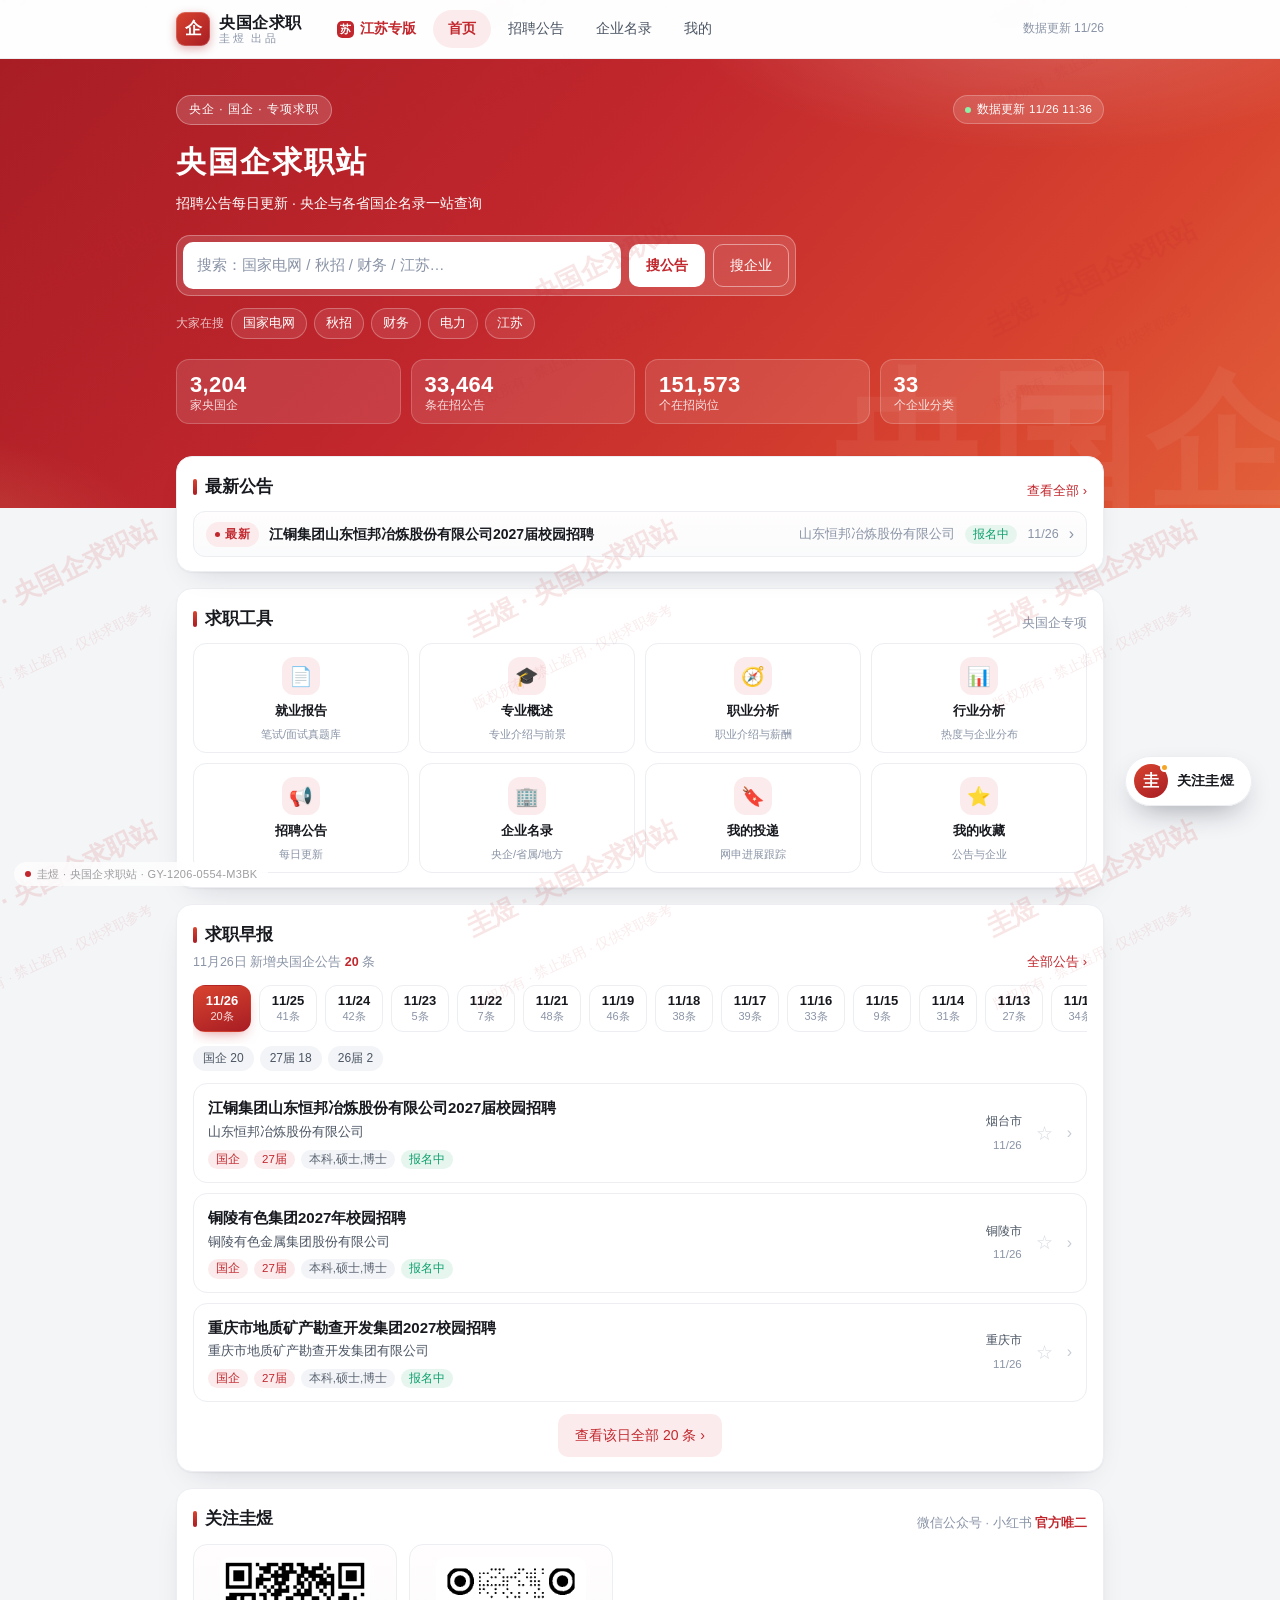
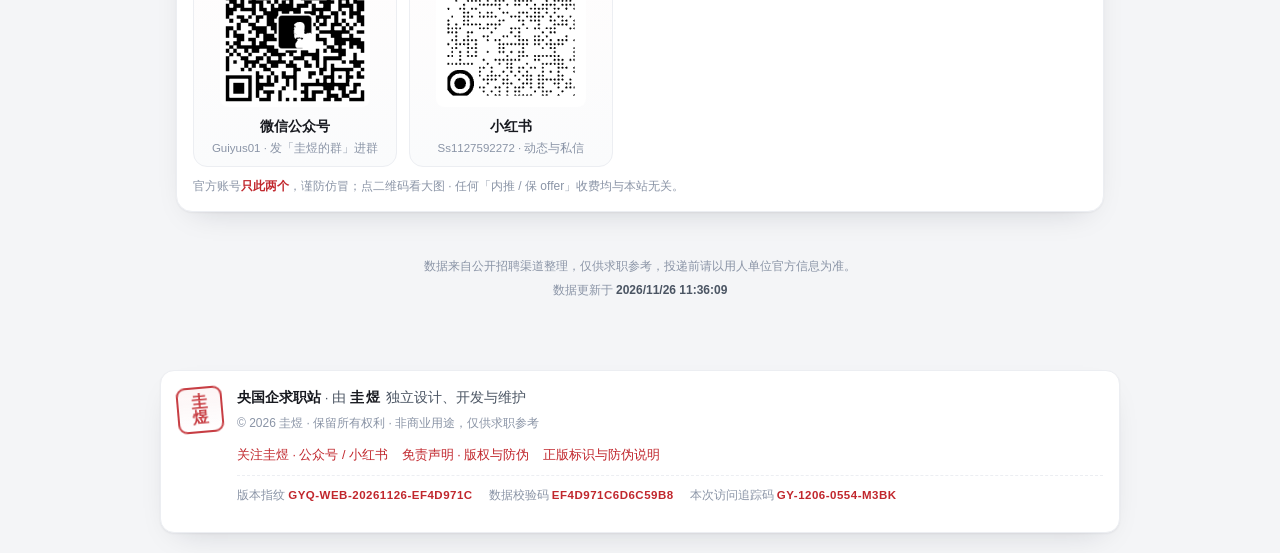
==== commit 177ef77f: "更新站点数据 2026/11/26 19:36:14" ====
--- a/index.html
+++ b/index.html
@@ -8,7 +8,7 @@
 <meta name="author" content="圭煜" />
 <meta name="copyright" content="© 2026 圭煜 · 保留所有权利 · 未经授权禁止转载 / 售卖 / 商用" />
 <link rel="icon" href="data:image/svg+xml,%3Csvg xmlns='http://www.w3.org/2000/svg' viewBox='0 0 64 64'%3E%3Crect width='64' height='64' rx='14' fill='%23C1272D'/%3E%3Ctext x='32' y='43' font-size='32' text-anchor='middle' fill='white' font-family='sans-serif'%3E央%3C/text%3E%3C/svg%3E" />
-<link rel="stylesheet" href="./style.css?v=20261126-0835" />
+<link rel="stylesheet" href="./style.css?v=20261126-1936" />
 </head>
 <body>
 <div class="loadbar" id="loadbar" aria-hidden="true"><i></i></div>
@@ -90,8 +90,8 @@
 <div id="overlay" class="overlay" hidden><div class="sheet" id="sheet"></div></div>
 <div id="toast" class="toast"></div>
 
-<script src="./static-api.js?v=20261126-0835"></script>
-<script src="./app.js?v=20261126-0835"></script>
+<script src="./static-api.js?v=20261126-1936"></script>
+<script src="./app.js?v=20261126-1936"></script>
 <script>
 /* 访问统计（不蒜子）：只在正式域名加载；本地预览 / 离线副本不统计 */
 (function(){ if(/\.github\.io$/i.test(location.hostname)){ var s=document.createElement("script"); s.src="https://busuanzi.ibruce.info/busuanzi/2.3/busuanzi.pure.mini.js"; s.async=true; document.body.appendChild(s); } })();
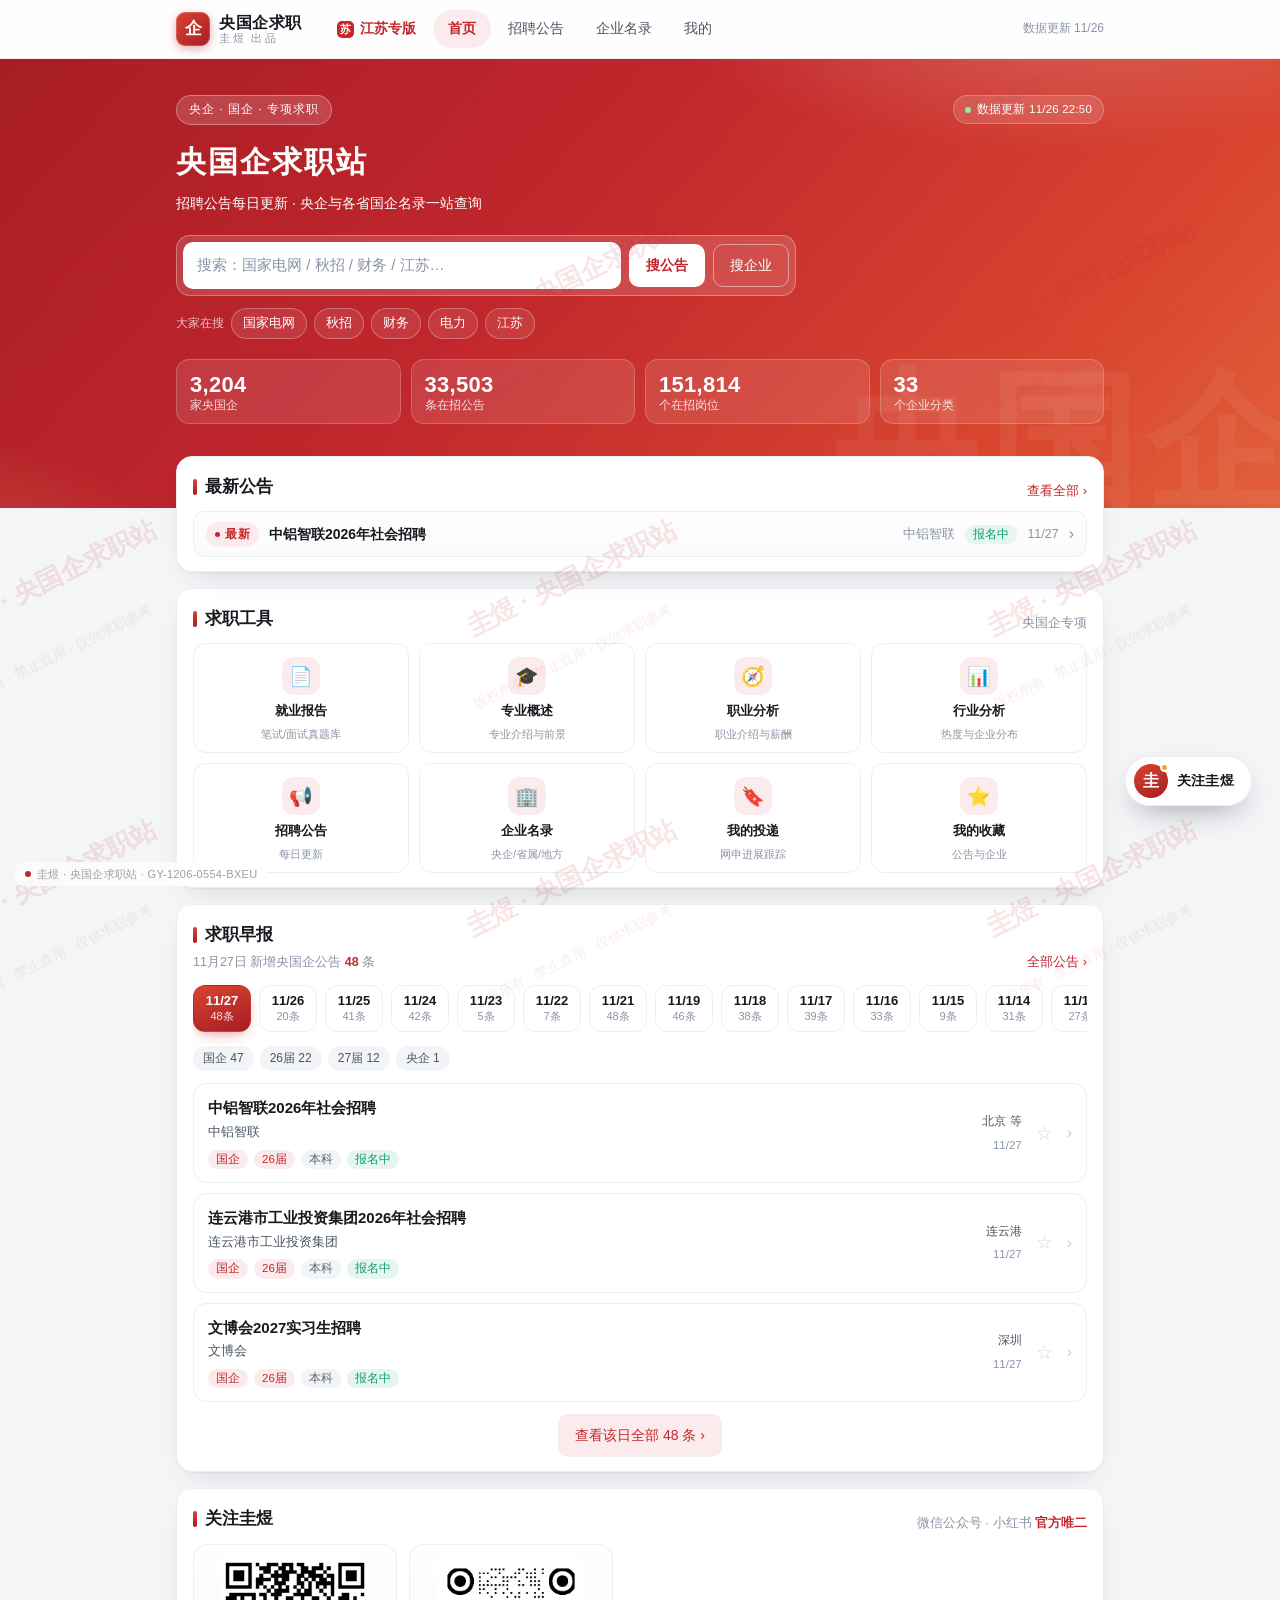
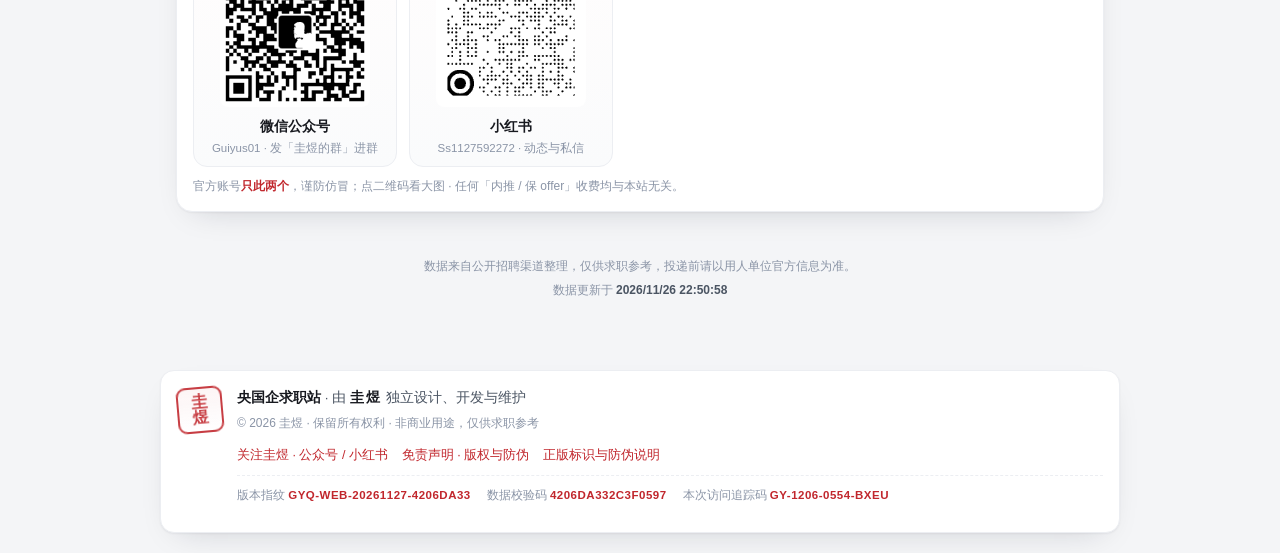
==== commit 8d6b67c2: "更新站点数据 2026/11/27 06:51:03" ====
--- a/index.html
+++ b/index.html
@@ -8,7 +8,7 @@
 <meta name="author" content="圭煜" />
 <meta name="copyright" content="© 2026 圭煜 · 保留所有权利 · 未经授权禁止转载 / 售卖 / 商用" />
 <link rel="icon" href="data:image/svg+xml,%3Csvg xmlns='http://www.w3.org/2000/svg' viewBox='0 0 64 64'%3E%3Crect width='64' height='64' rx='14' fill='%23C1272D'/%3E%3Ctext x='32' y='43' font-size='32' text-anchor='middle' fill='white' font-family='sans-serif'%3E央%3C/text%3E%3C/svg%3E" />
-<link rel="stylesheet" href="./style.css?v=20261126-1936" />
+<link rel="stylesheet" href="./style.css?v=20261127-0650" />
 </head>
 <body>
 <div class="loadbar" id="loadbar" aria-hidden="true"><i></i></div>
@@ -90,8 +90,8 @@
 <div id="overlay" class="overlay" hidden><div class="sheet" id="sheet"></div></div>
 <div id="toast" class="toast"></div>
 
-<script src="./static-api.js?v=20261126-1936"></script>
-<script src="./app.js?v=20261126-1936"></script>
+<script src="./static-api.js?v=20261127-0650"></script>
+<script src="./app.js?v=20261127-0650"></script>
 <script>
 /* 访问统计（不蒜子）：只在正式域名加载；本地预览 / 离线副本不统计 */
 (function(){ if(/\.github\.io$/i.test(location.hostname)){ var s=document.createElement("script"); s.src="https://busuanzi.ibruce.info/busuanzi/2.3/busuanzi.pure.mini.js"; s.async=true; document.body.appendChild(s); } })();
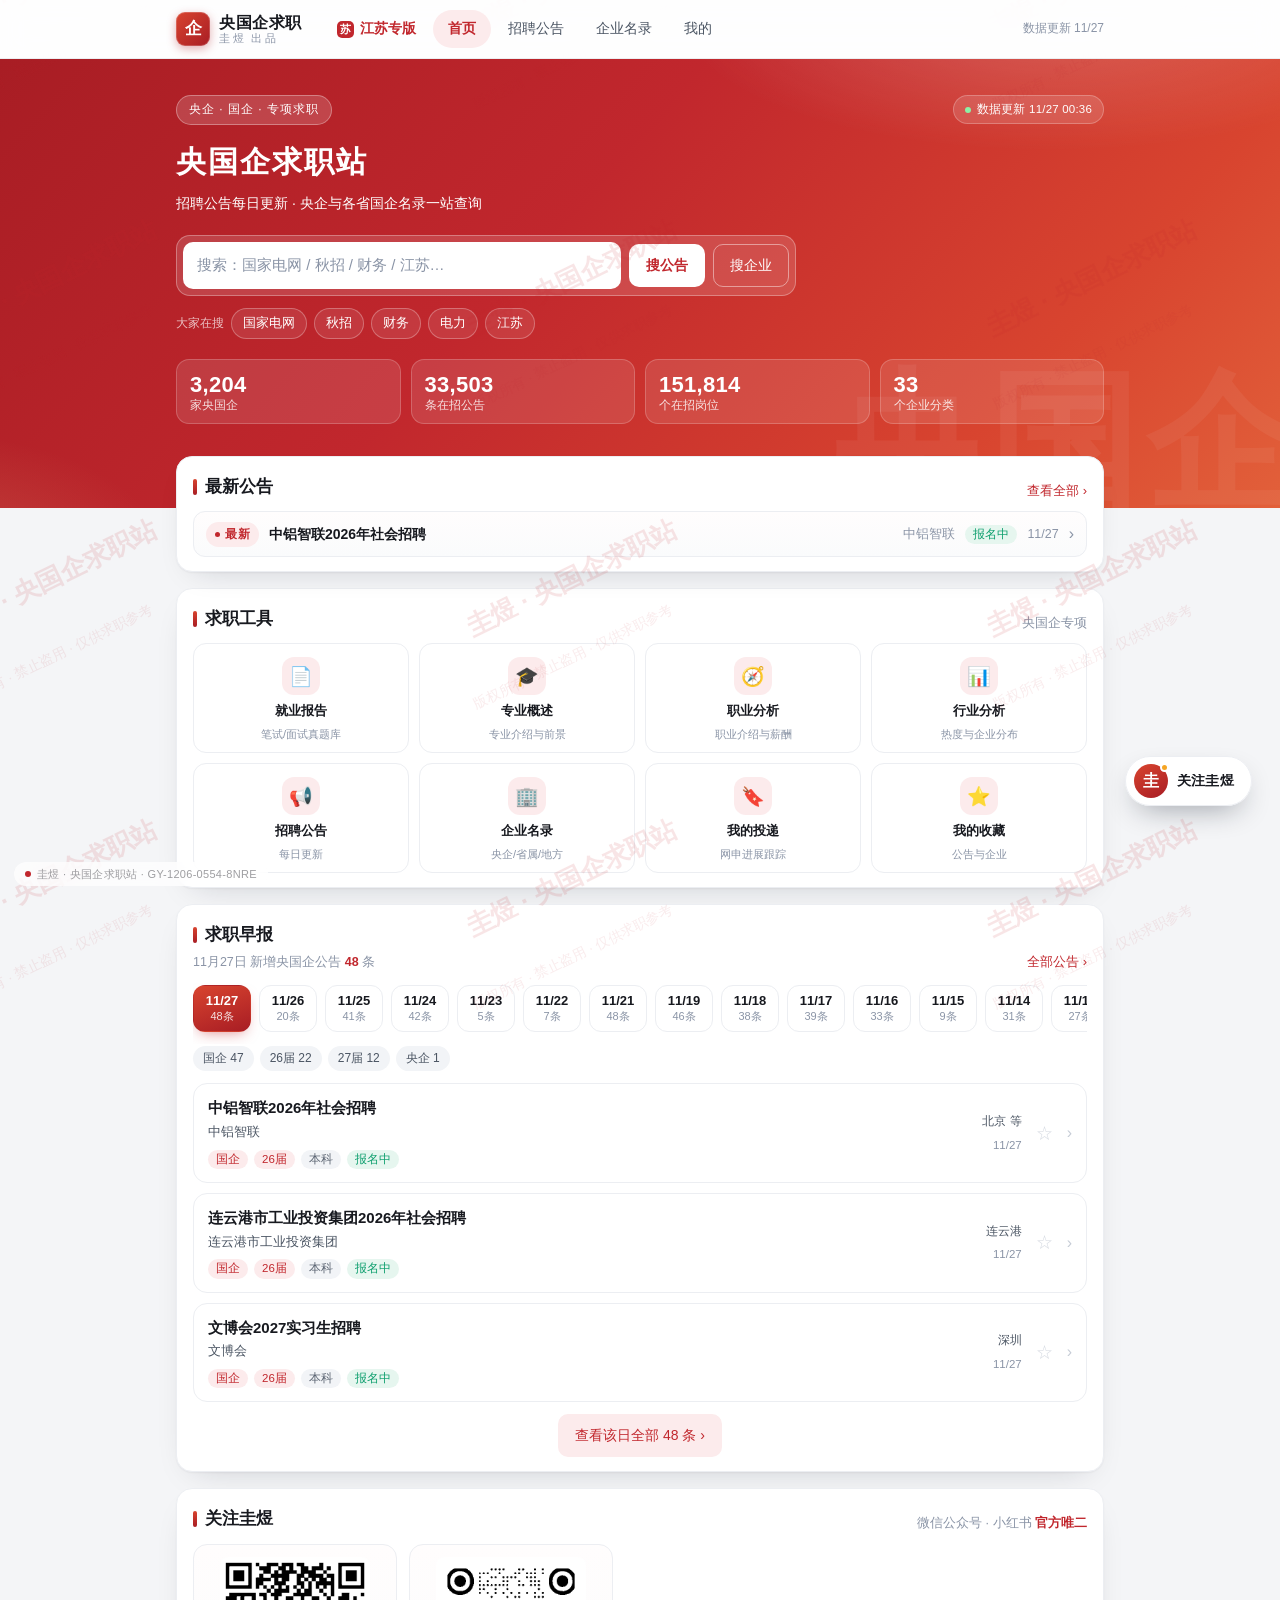
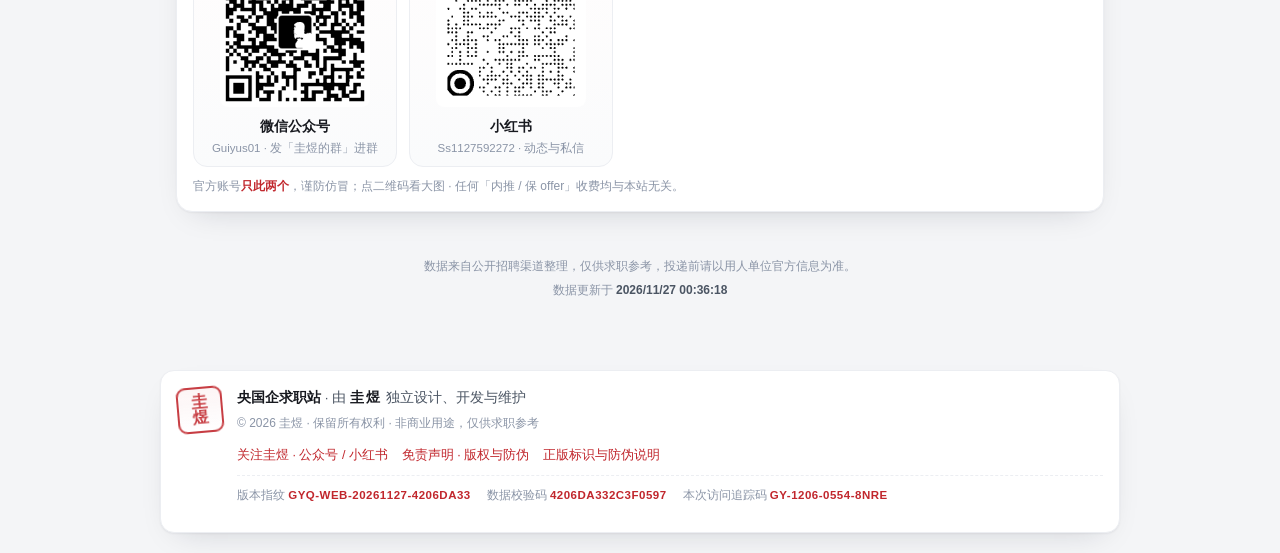
==== commit 5bc740f0: "更新站点数据 2026/11/27 08:36:24" ====
--- a/index.html
+++ b/index.html
@@ -8,7 +8,7 @@
 <meta name="author" content="圭煜" />
 <meta name="copyright" content="© 2026 圭煜 · 保留所有权利 · 未经授权禁止转载 / 售卖 / 商用" />
 <link rel="icon" href="data:image/svg+xml,%3Csvg xmlns='http://www.w3.org/2000/svg' viewBox='0 0 64 64'%3E%3Crect width='64' height='64' rx='14' fill='%23C1272D'/%3E%3Ctext x='32' y='43' font-size='32' text-anchor='middle' fill='white' font-family='sans-serif'%3E央%3C/text%3E%3C/svg%3E" />
-<link rel="stylesheet" href="./style.css?v=20261127-0650" />
+<link rel="stylesheet" href="./style.css?v=20261127-0836" />
 </head>
 <body>
 <div class="loadbar" id="loadbar" aria-hidden="true"><i></i></div>
@@ -90,8 +90,8 @@
 <div id="overlay" class="overlay" hidden><div class="sheet" id="sheet"></div></div>
 <div id="toast" class="toast"></div>
 
-<script src="./static-api.js?v=20261127-0650"></script>
-<script src="./app.js?v=20261127-0650"></script>
+<script src="./static-api.js?v=20261127-0836"></script>
+<script src="./app.js?v=20261127-0836"></script>
 <script>
 /* 访问统计（不蒜子）：只在正式域名加载；本地预览 / 离线副本不统计 */
 (function(){ if(/\.github\.io$/i.test(location.hostname)){ var s=document.createElement("script"); s.src="https://busuanzi.ibruce.info/busuanzi/2.3/busuanzi.pure.mini.js"; s.async=true; document.body.appendChild(s); } })();
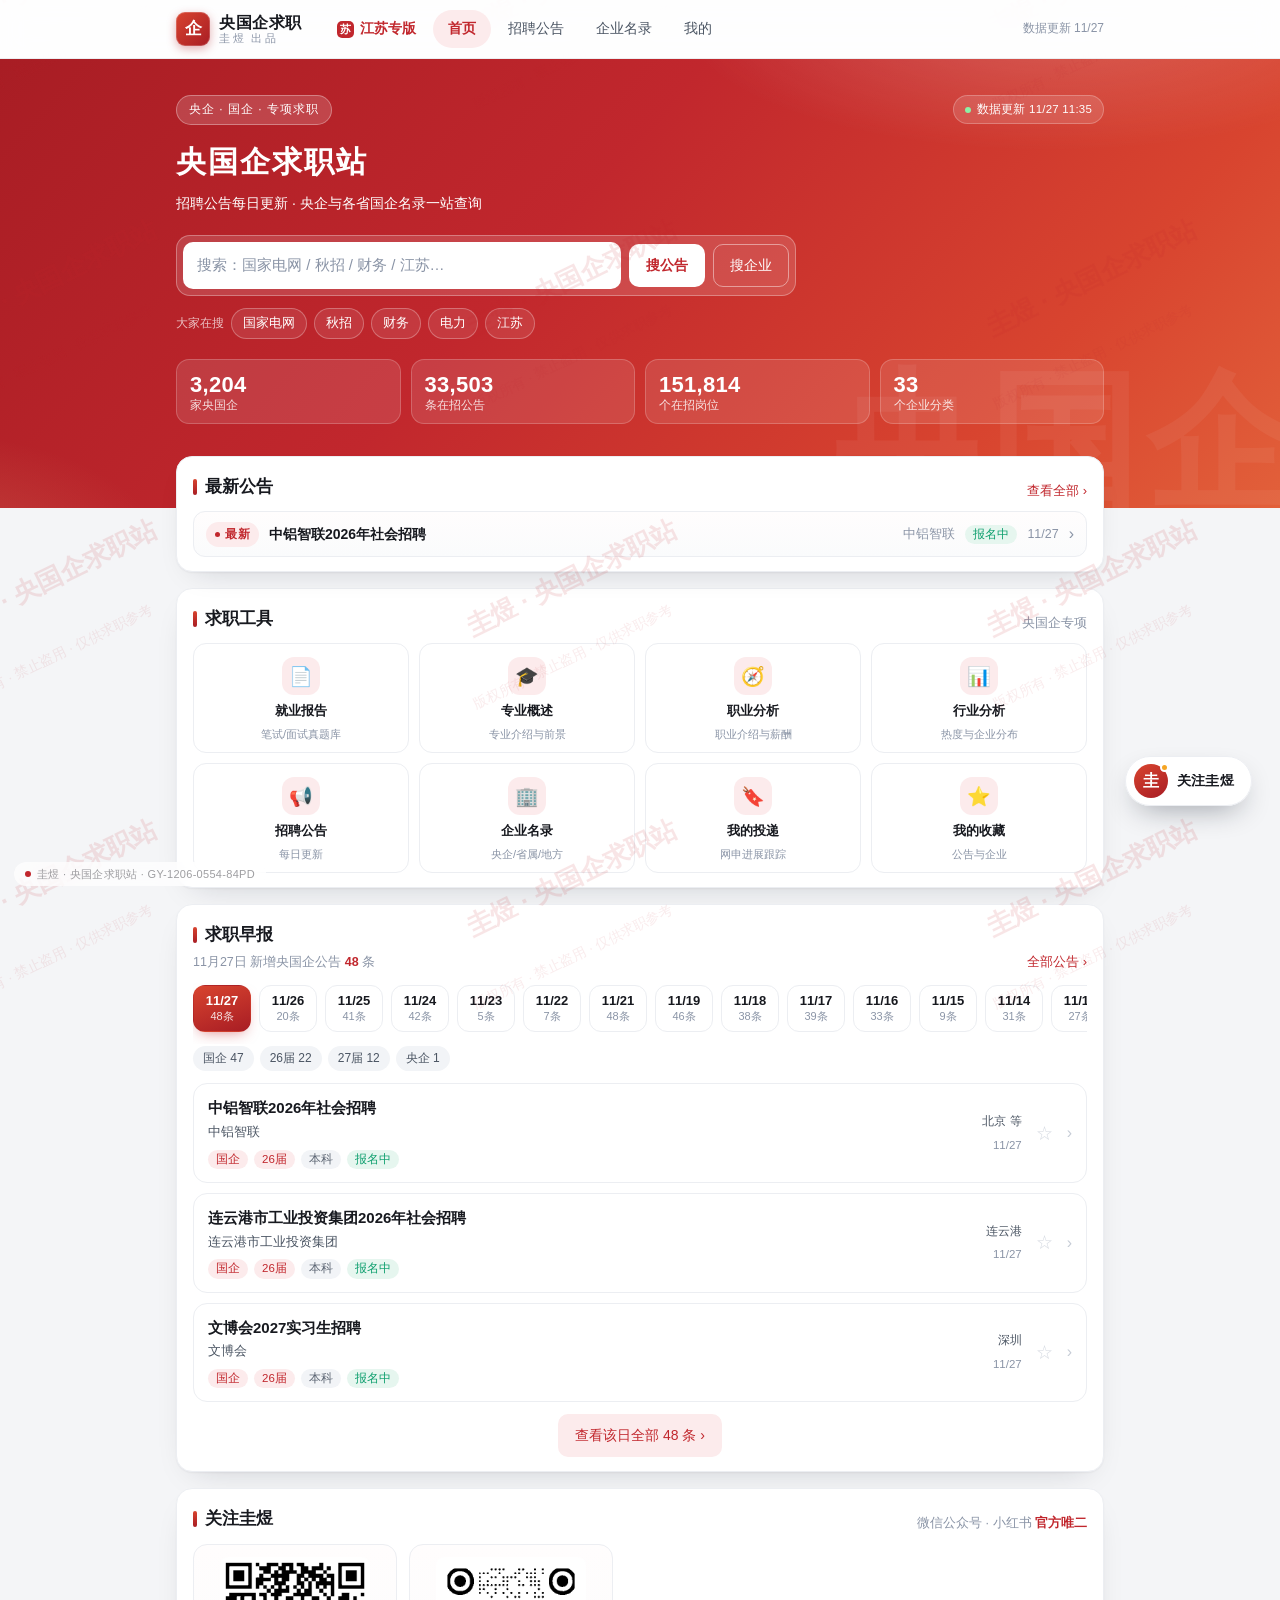
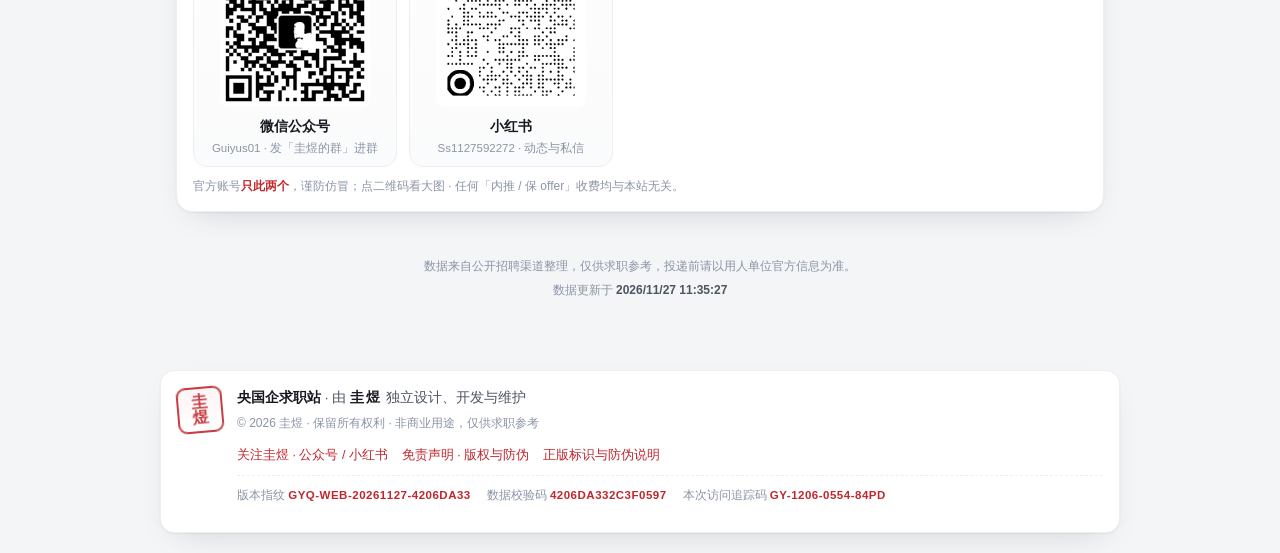
==== commit 1a02424b: "更新站点数据 2026/11/27 19:35:33" ====
--- a/index.html
+++ b/index.html
@@ -8,7 +8,7 @@
 <meta name="author" content="圭煜" />
 <meta name="copyright" content="© 2026 圭煜 · 保留所有权利 · 未经授权禁止转载 / 售卖 / 商用" />
 <link rel="icon" href="data:image/svg+xml,%3Csvg xmlns='http://www.w3.org/2000/svg' viewBox='0 0 64 64'%3E%3Crect width='64' height='64' rx='14' fill='%23C1272D'/%3E%3Ctext x='32' y='43' font-size='32' text-anchor='middle' fill='white' font-family='sans-serif'%3E央%3C/text%3E%3C/svg%3E" />
-<link rel="stylesheet" href="./style.css?v=20261127-0836" />
+<link rel="stylesheet" href="./style.css?v=20261127-1935" />
 </head>
 <body>
 <div class="loadbar" id="loadbar" aria-hidden="true"><i></i></div>
@@ -90,8 +90,8 @@
 <div id="overlay" class="overlay" hidden><div class="sheet" id="sheet"></div></div>
 <div id="toast" class="toast"></div>
 
-<script src="./static-api.js?v=20261127-0836"></script>
-<script src="./app.js?v=20261127-0836"></script>
+<script src="./static-api.js?v=20261127-1935"></script>
+<script src="./app.js?v=20261127-1935"></script>
 <script>
 /* 访问统计（不蒜子）：只在正式域名加载；本地预览 / 离线副本不统计 */
 (function(){ if(/\.github\.io$/i.test(location.hostname)){ var s=document.createElement("script"); s.src="https://busuanzi.ibruce.info/busuanzi/2.3/busuanzi.pure.mini.js"; s.async=true; document.body.appendChild(s); } })();
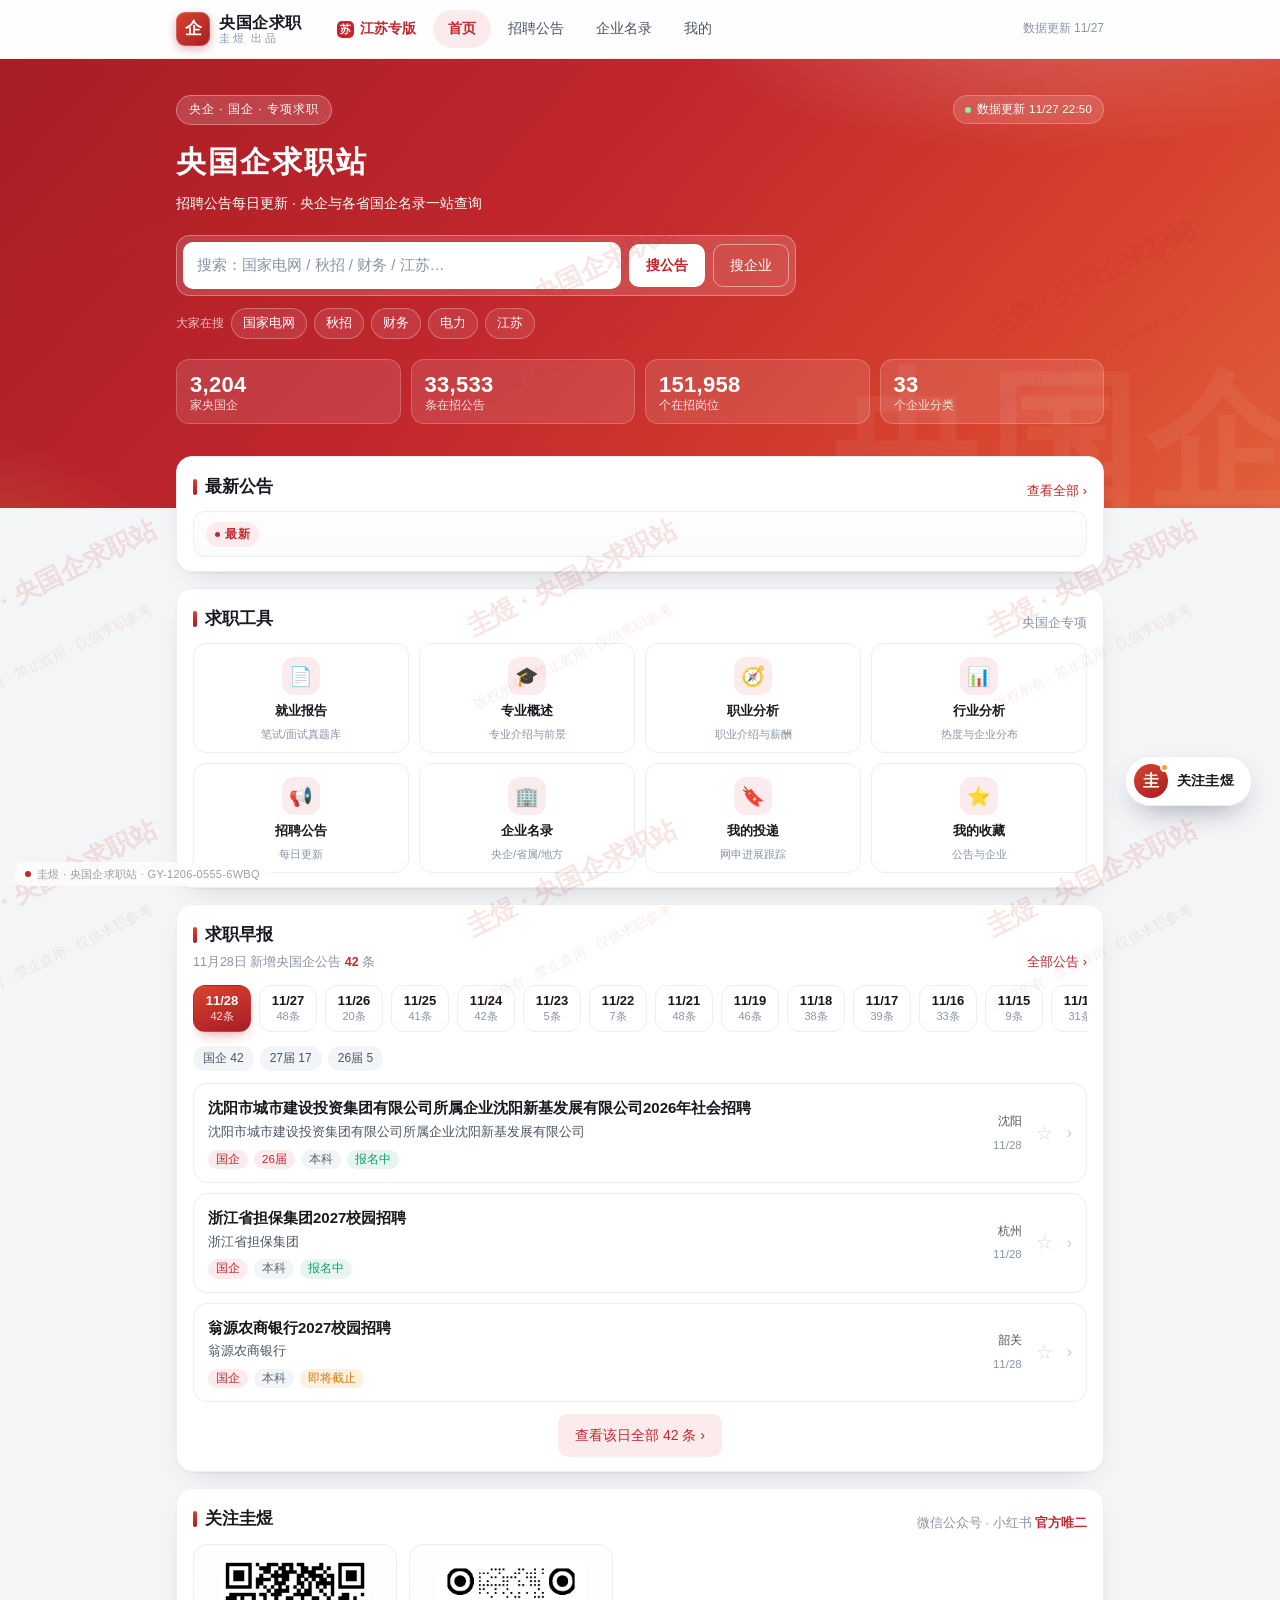
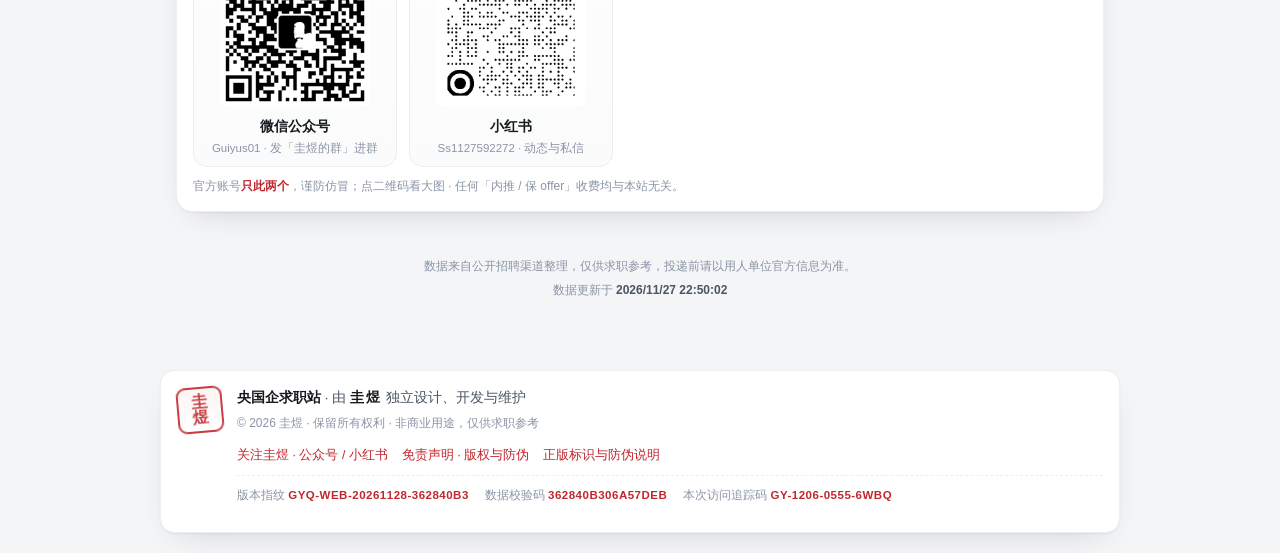
==== commit c9387ce9: "更新站点数据 2026/11/28 06:50:08" ====
--- a/index.html
+++ b/index.html
@@ -8,7 +8,7 @@
 <meta name="author" content="圭煜" />
 <meta name="copyright" content="© 2026 圭煜 · 保留所有权利 · 未经授权禁止转载 / 售卖 / 商用" />
 <link rel="icon" href="data:image/svg+xml,%3Csvg xmlns='http://www.w3.org/2000/svg' viewBox='0 0 64 64'%3E%3Crect width='64' height='64' rx='14' fill='%23C1272D'/%3E%3Ctext x='32' y='43' font-size='32' text-anchor='middle' fill='white' font-family='sans-serif'%3E央%3C/text%3E%3C/svg%3E" />
-<link rel="stylesheet" href="./style.css?v=20261127-1935" />
+<link rel="stylesheet" href="./style.css?v=20261128-0650" />
 </head>
 <body>
 <div class="loadbar" id="loadbar" aria-hidden="true"><i></i></div>
@@ -90,8 +90,8 @@
 <div id="overlay" class="overlay" hidden><div class="sheet" id="sheet"></div></div>
 <div id="toast" class="toast"></div>
 
-<script src="./static-api.js?v=20261127-1935"></script>
-<script src="./app.js?v=20261127-1935"></script>
+<script src="./static-api.js?v=20261128-0650"></script>
+<script src="./app.js?v=20261128-0650"></script>
 <script>
 /* 访问统计（不蒜子）：只在正式域名加载；本地预览 / 离线副本不统计 */
 (function(){ if(/\.github\.io$/i.test(location.hostname)){ var s=document.createElement("script"); s.src="https://busuanzi.ibruce.info/busuanzi/2.3/busuanzi.pure.mini.js"; s.async=true; document.body.appendChild(s); } })();
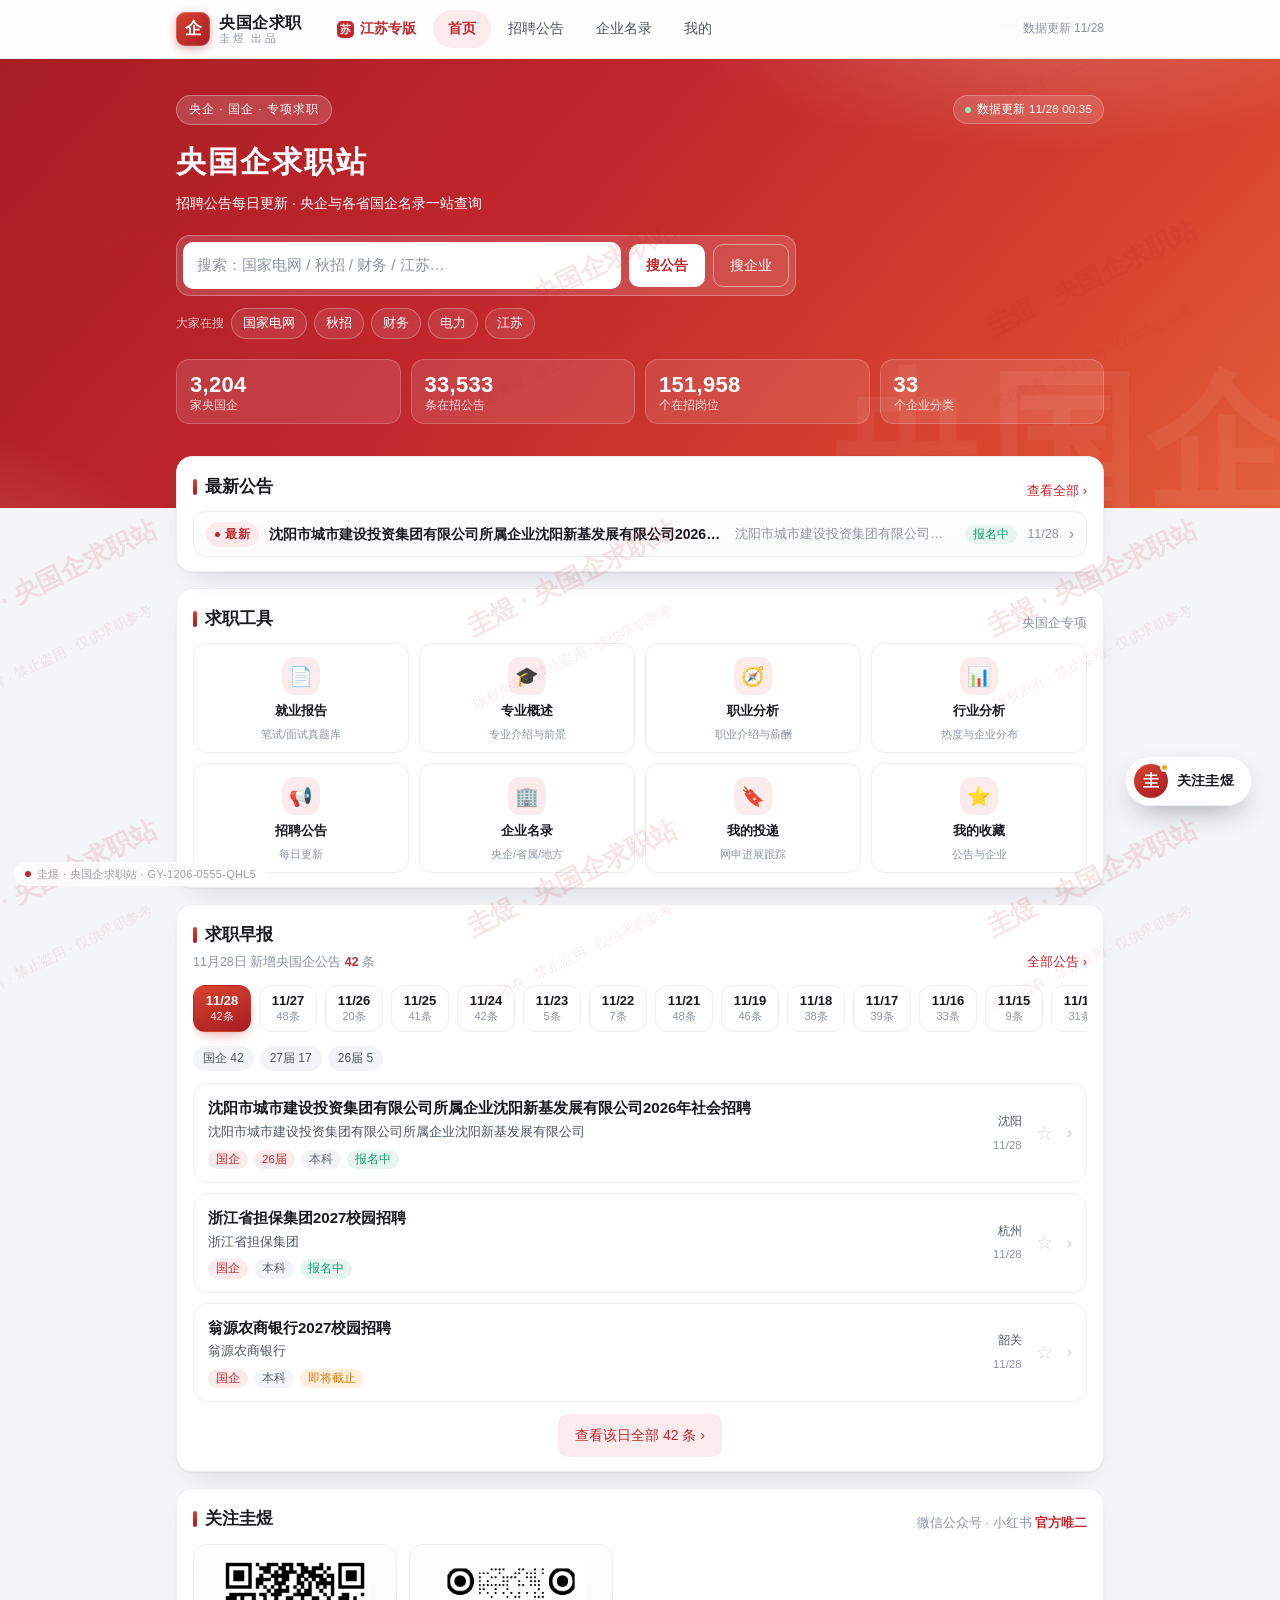
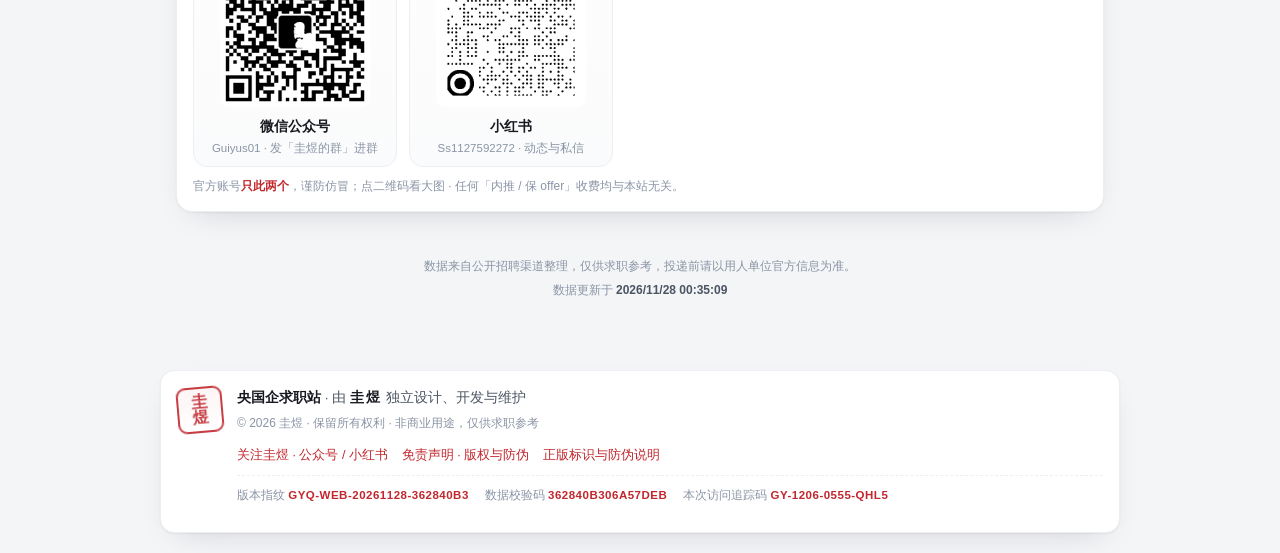
==== commit d1d47065: "更新站点数据 2026/11/28 08:35:14" ====
--- a/index.html
+++ b/index.html
@@ -8,7 +8,7 @@
 <meta name="author" content="圭煜" />
 <meta name="copyright" content="© 2026 圭煜 · 保留所有权利 · 未经授权禁止转载 / 售卖 / 商用" />
 <link rel="icon" href="data:image/svg+xml,%3Csvg xmlns='http://www.w3.org/2000/svg' viewBox='0 0 64 64'%3E%3Crect width='64' height='64' rx='14' fill='%23C1272D'/%3E%3Ctext x='32' y='43' font-size='32' text-anchor='middle' fill='white' font-family='sans-serif'%3E央%3C/text%3E%3C/svg%3E" />
-<link rel="stylesheet" href="./style.css?v=20261128-0650" />
+<link rel="stylesheet" href="./style.css?v=20261128-0835" />
 </head>
 <body>
 <div class="loadbar" id="loadbar" aria-hidden="true"><i></i></div>
@@ -90,8 +90,8 @@
 <div id="overlay" class="overlay" hidden><div class="sheet" id="sheet"></div></div>
 <div id="toast" class="toast"></div>
 
-<script src="./static-api.js?v=20261128-0650"></script>
-<script src="./app.js?v=20261128-0650"></script>
+<script src="./static-api.js?v=20261128-0835"></script>
+<script src="./app.js?v=20261128-0835"></script>
 <script>
 /* 访问统计（不蒜子）：只在正式域名加载；本地预览 / 离线副本不统计 */
 (function(){ if(/\.github\.io$/i.test(location.hostname)){ var s=document.createElement("script"); s.src="https://busuanzi.ibruce.info/busuanzi/2.3/busuanzi.pure.mini.js"; s.async=true; document.body.appendChild(s); } })();
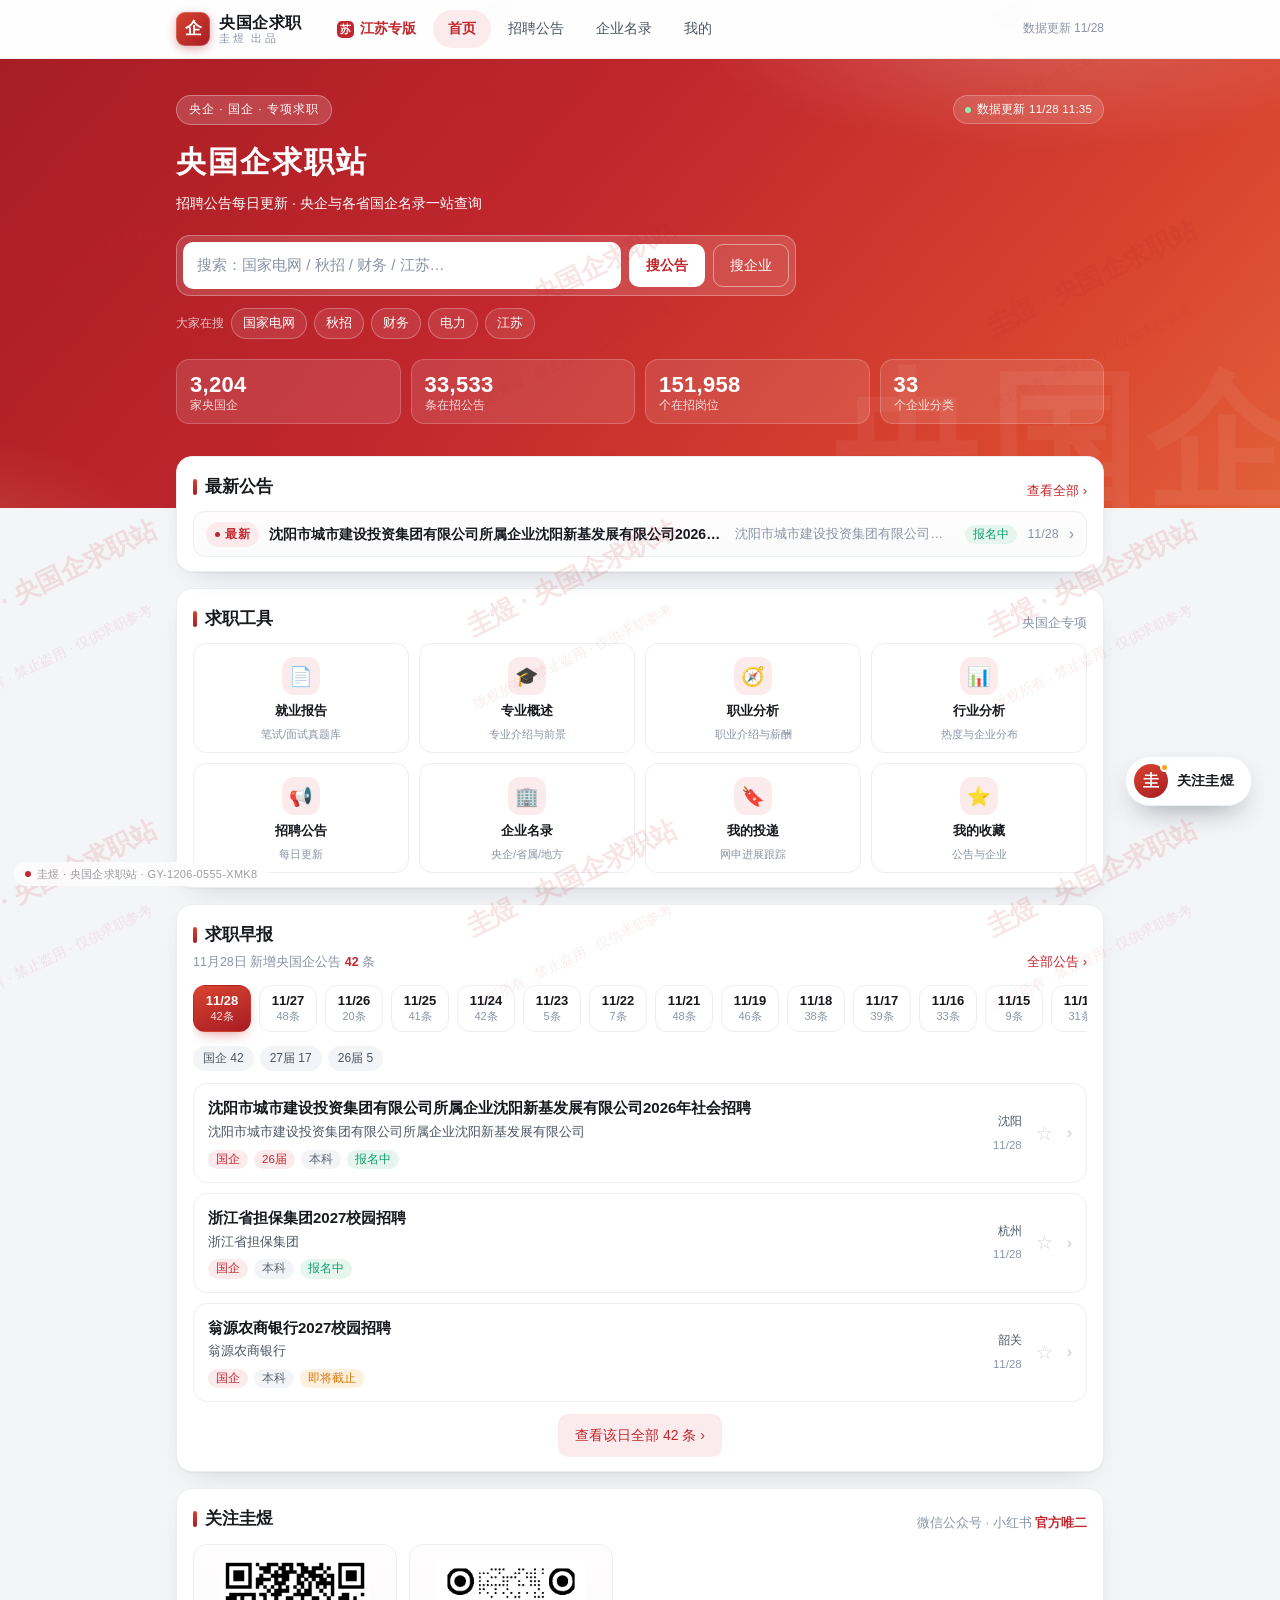
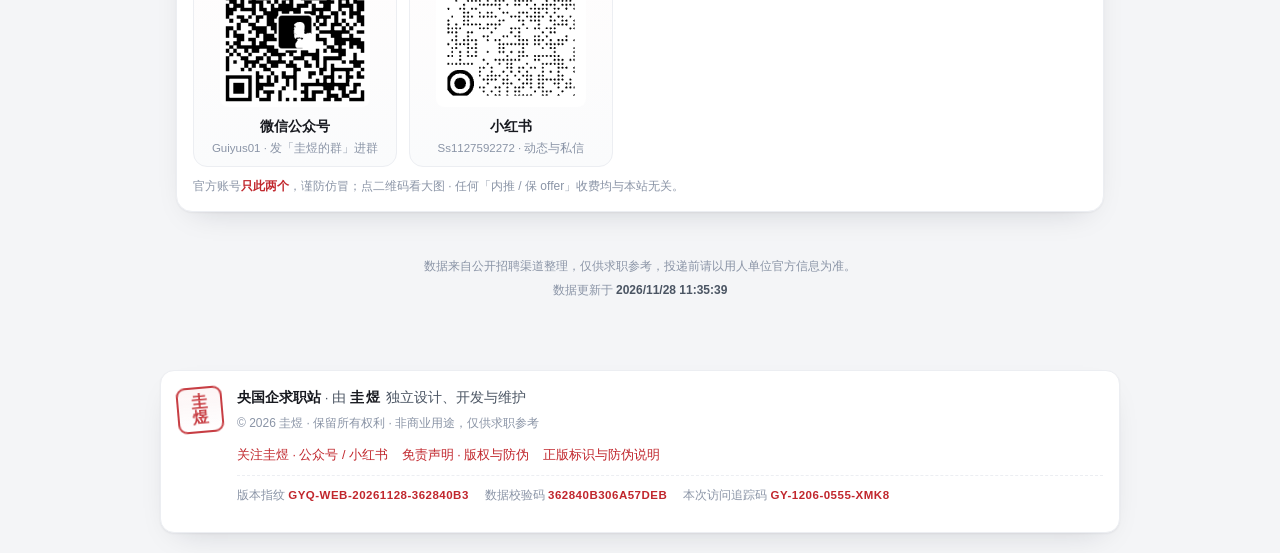
==== commit 1fa150b6: "更新站点数据 2026/11/28 19:35:44" ====
--- a/index.html
+++ b/index.html
@@ -8,7 +8,7 @@
 <meta name="author" content="圭煜" />
 <meta name="copyright" content="© 2026 圭煜 · 保留所有权利 · 未经授权禁止转载 / 售卖 / 商用" />
 <link rel="icon" href="data:image/svg+xml,%3Csvg xmlns='http://www.w3.org/2000/svg' viewBox='0 0 64 64'%3E%3Crect width='64' height='64' rx='14' fill='%23C1272D'/%3E%3Ctext x='32' y='43' font-size='32' text-anchor='middle' fill='white' font-family='sans-serif'%3E央%3C/text%3E%3C/svg%3E" />
-<link rel="stylesheet" href="./style.css?v=20261128-0835" />
+<link rel="stylesheet" href="./style.css?v=20261128-1935" />
 </head>
 <body>
 <div class="loadbar" id="loadbar" aria-hidden="true"><i></i></div>
@@ -90,8 +90,8 @@
 <div id="overlay" class="overlay" hidden><div class="sheet" id="sheet"></div></div>
 <div id="toast" class="toast"></div>
 
-<script src="./static-api.js?v=20261128-0835"></script>
-<script src="./app.js?v=20261128-0835"></script>
+<script src="./static-api.js?v=20261128-1935"></script>
+<script src="./app.js?v=20261128-1935"></script>
 <script>
 /* 访问统计（不蒜子）：只在正式域名加载；本地预览 / 离线副本不统计 */
 (function(){ if(/\.github\.io$/i.test(location.hostname)){ var s=document.createElement("script"); s.src="https://busuanzi.ibruce.info/busuanzi/2.3/busuanzi.pure.mini.js"; s.async=true; document.body.appendChild(s); } })();
